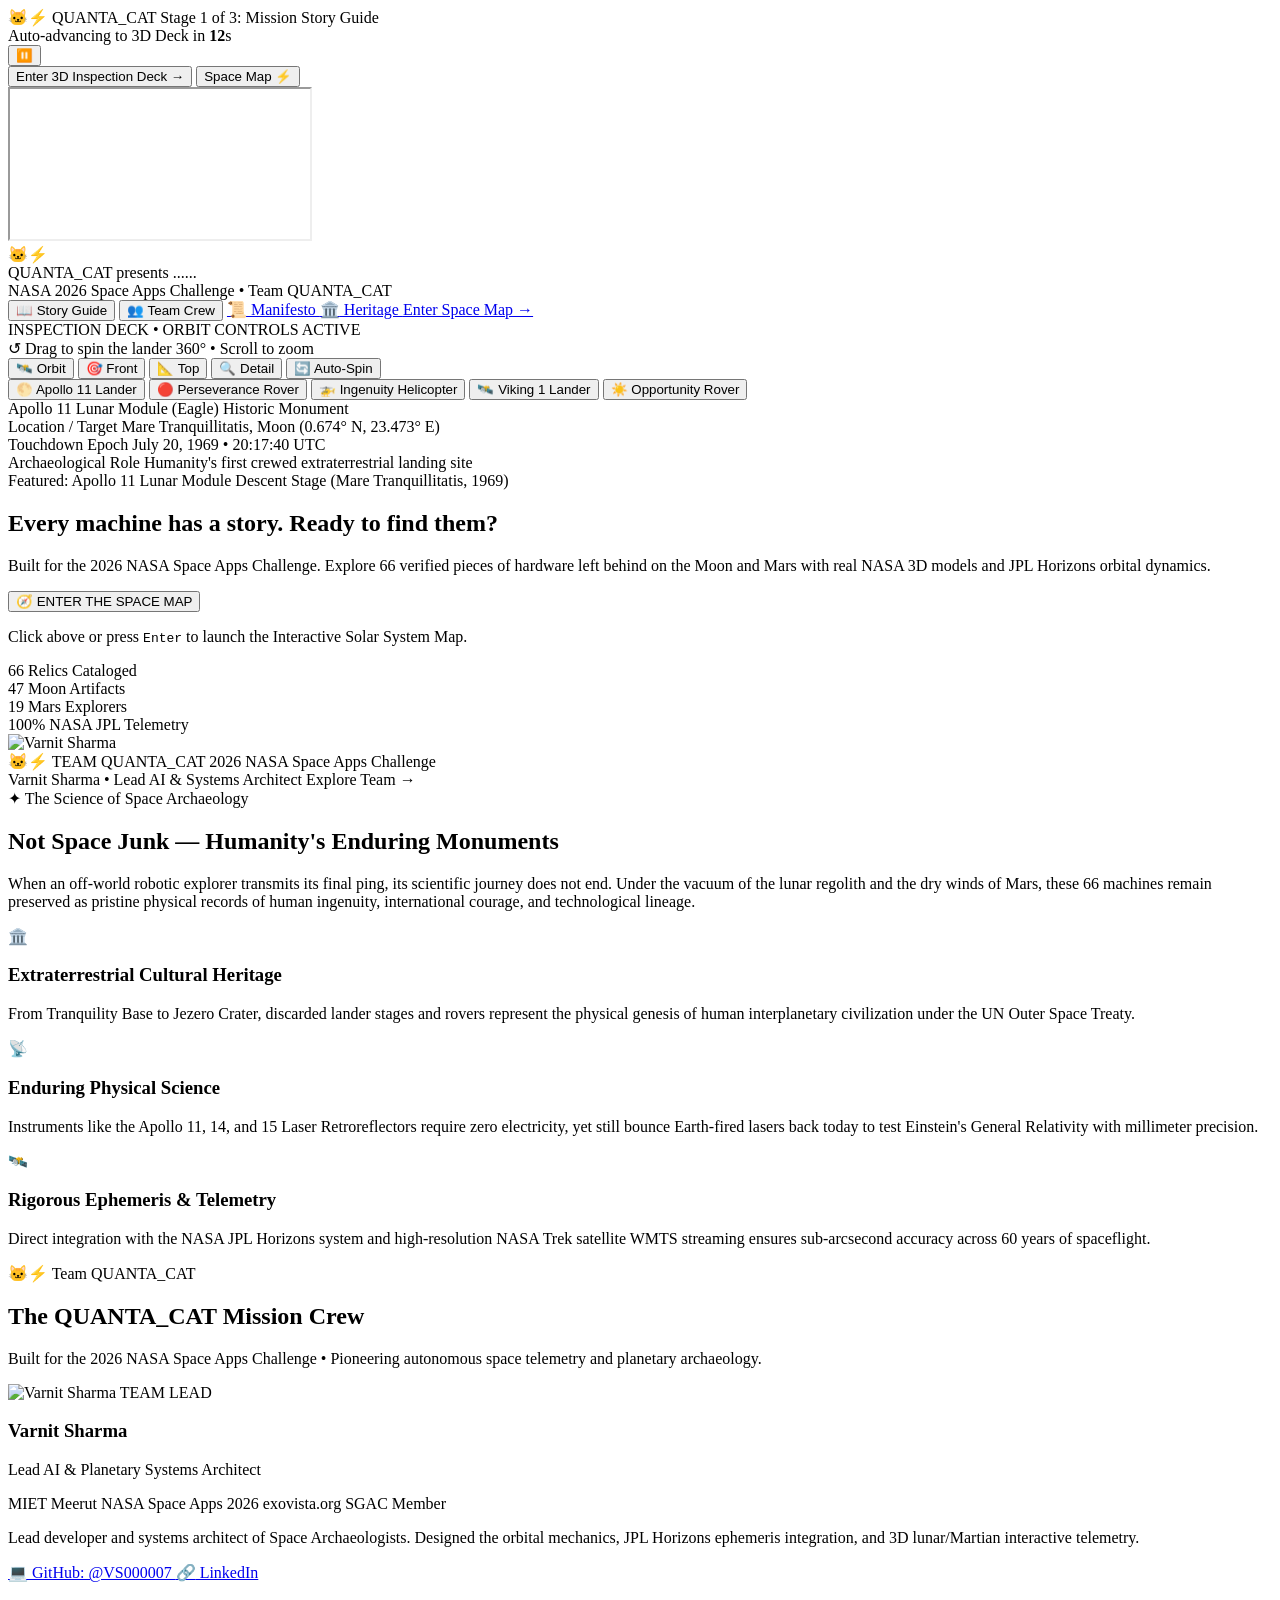
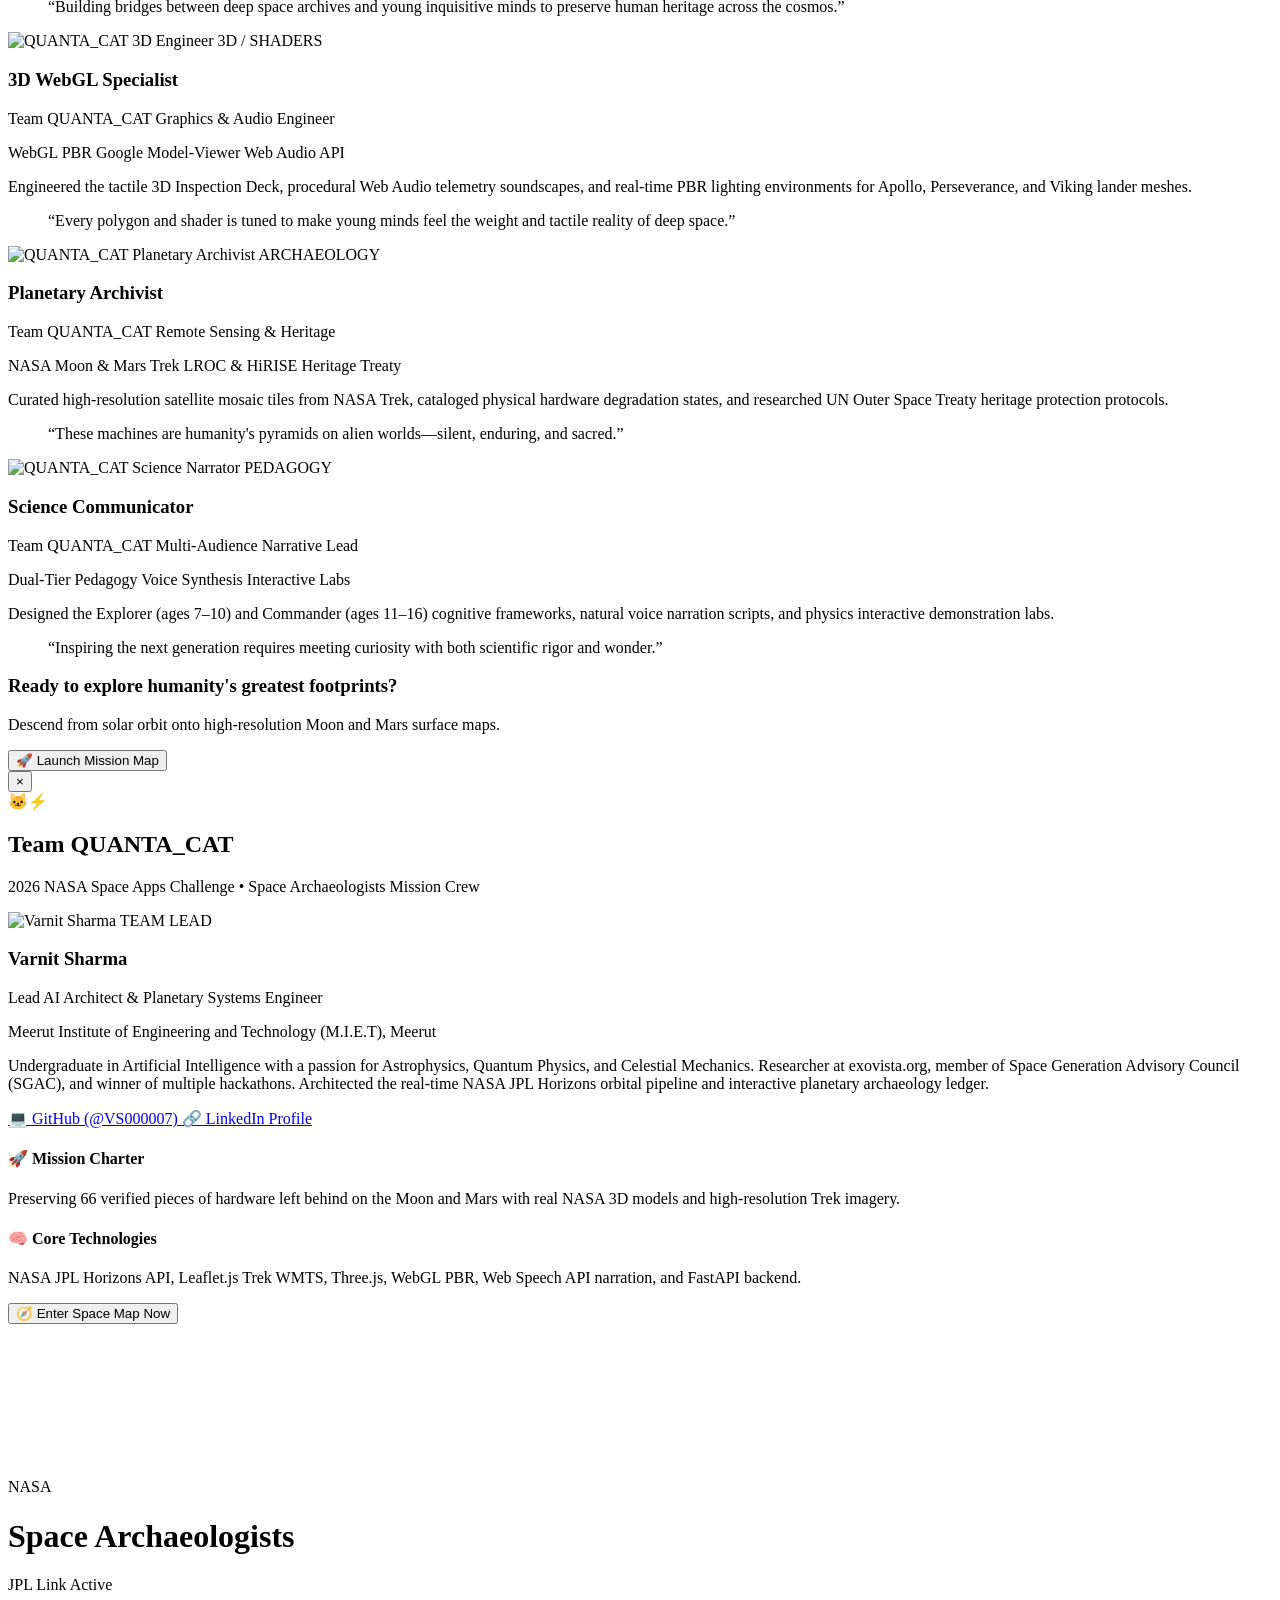
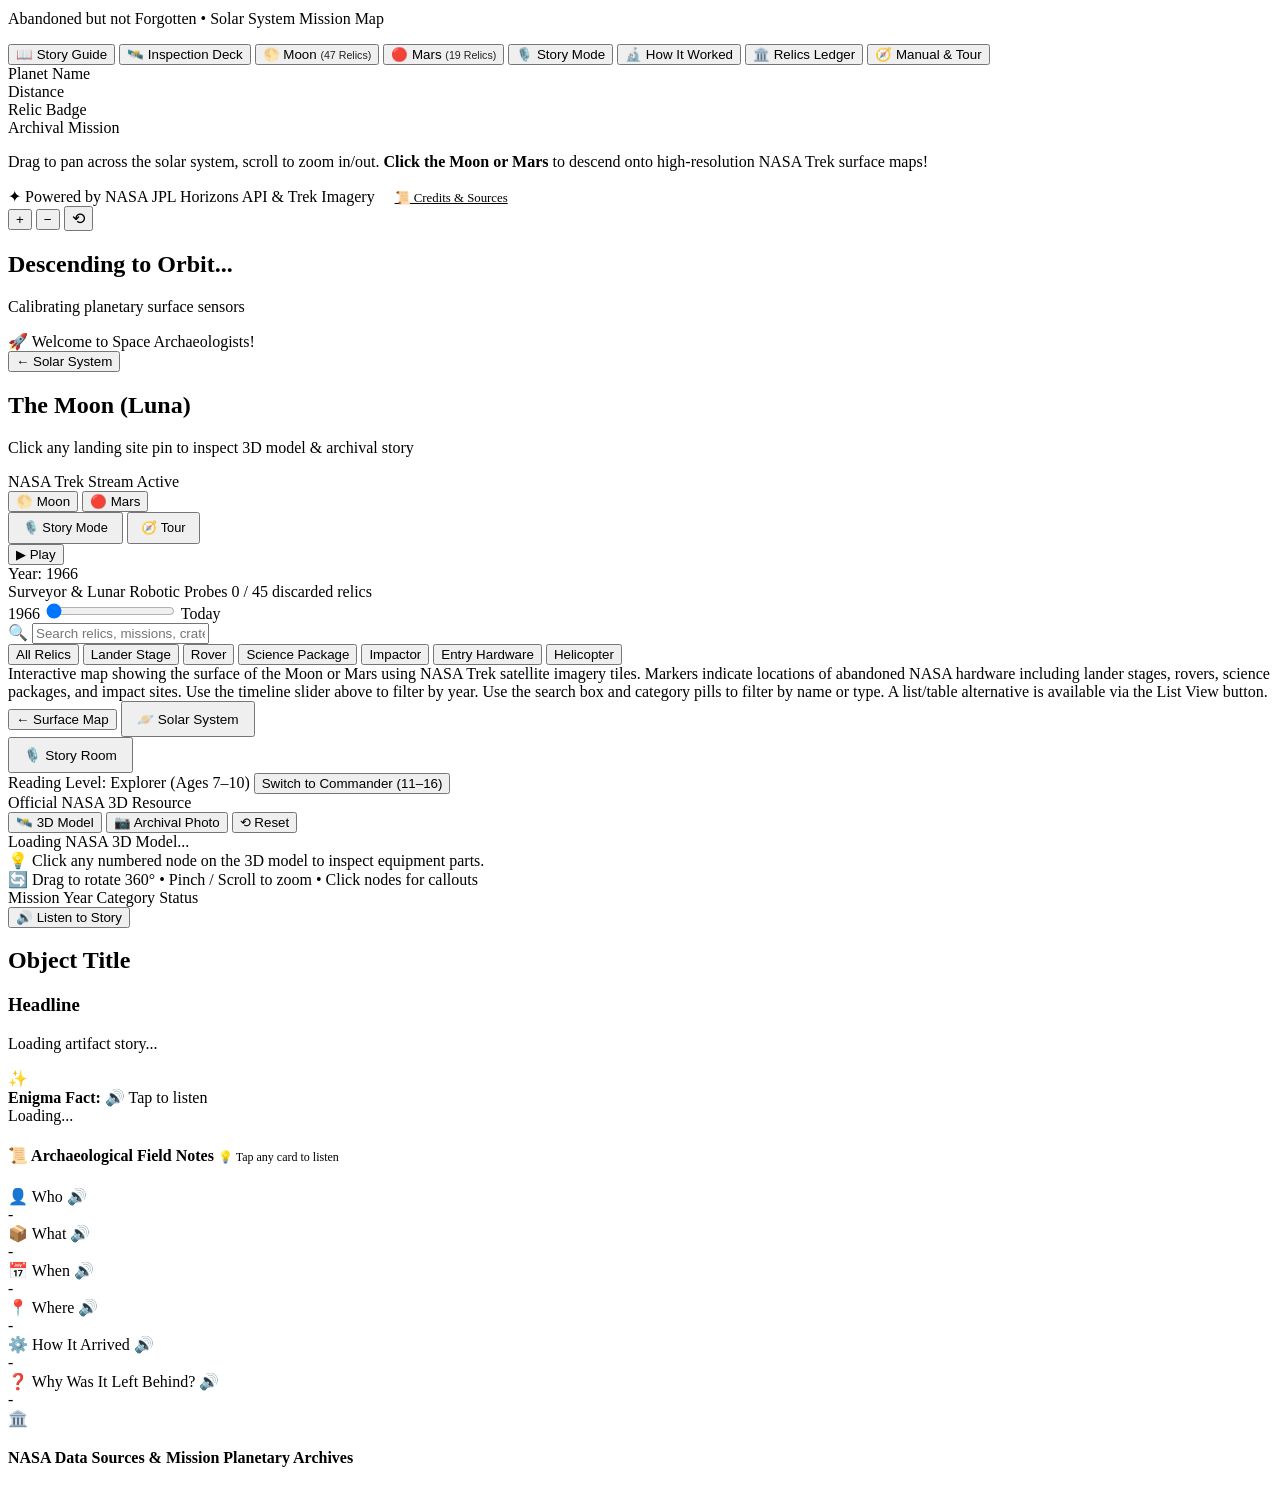
==== public/index.html @ 06b7f6d0 "feat: seamlessly chain Netlify storytelling guide into 3D Inspection Deck and Space Map" ====
<!DOCTYPE html>
<html lang="en">
<head>
  <meta charset="UTF-8">
  <meta name="viewport" content="width=device-width, initial-scale=1.0">
  <title>Space Archaeologists | NASA Hackathon</title>
  <meta name="description" content="Discover abandoned equipment on the Moon and Mars with real NASA 3D models and JPL Horizons data.">
  <meta name="theme-color" content="#030712">

  <!-- Google Fonts -->
  <link rel="preconnect" href="https://fonts.googleapis.com">
  <link rel="preconnect" href="https://fonts.gstatic.com" crossorigin>
  <link href="https://fonts.googleapis.com/css2?family=Outfit:wght@400;500;600;700&family=Space+Grotesk:wght@500;700;800&display=swap" rel="stylesheet">

  <!-- Leaflet Map CSS -->
  <link rel="stylesheet" href="https://unpkg.com/leaflet@1.9.4/dist/leaflet.css" integrity="sha256-p4NxAoJBhIIN+hmNHrzRCf9tD/miZyoHS5obTRR9BMY=" crossorigin=""/>

  <!-- Google Model Viewer Web Component (Local bundle for offline speed) -->
  <script type="module" src="/js/model-viewer.min.js"></script>

  <!-- Leaflet MarkerCluster CSS -->
  <link rel="stylesheet" href="https://unpkg.com/leaflet.markercluster@1.5.3/dist/MarkerCluster.css">
  <link rel="stylesheet" href="https://unpkg.com/leaflet.markercluster@1.5.3/dist/MarkerCluster.Default.css">

  <!-- Main Styling -->
  <link rel="stylesheet" href="/css/style.css?v=quanta2026_4">
</head>
<body>

  <!-- ================= STAGE 1: NETLIFY MISSION STORYTELLING GUIDE ================= -->
  <section id="netlify-guide-stage" class="netlify-guide-stage active" aria-label="QUANTA_CAT Mission Storytelling Guide">
    <!-- Top Floating HUD Bar for Storytelling Guide -->
    <header class="guide-hud-bar">
      <div class="guide-brand-tag">
        <span class="guide-cat-badge">🐱⚡ QUANTA_CAT</span>
        <span class="guide-stage-tag">Stage 1 of 3: Mission Story Guide</span>
      </div>

      <div class="guide-auto-advance-wrap" id="guide-auto-advance-wrap" title="Auto-advances to 3D Inspection Deck. Click pause/play anytime.">
        <div class="guide-timer-indicator">
          <span class="guide-pulse-orb"></span>
          <span id="guide-timer-label">Auto-advancing to 3D Deck in <strong id="guide-countdown-seconds">12</strong>s</span>
        </div>
        <div class="guide-progress-track">
          <div id="guide-progress-bar" class="guide-progress-bar"></div>
        </div>
        <button id="btn-guide-toggle-timer" class="guide-timer-control" title="Pause / Resume auto-advance countdown">
          <span id="guide-timer-icon">⏸️</span>
        </button>
      </div>

      <div class="guide-hud-actions">
        <button id="btn-proceed-to-deck" class="btn-guide-proceed" title="Advance to Stage 2: 3D Inspection Deck">
          <span>Enter 3D Inspection Deck &rarr;</span>
        </button>
        <button id="btn-skip-to-map-direct" class="btn-guide-skip" title="Directly launch Stage 3: Interactive Space Map">
          <span>Space Map ⚡</span>
        </button>
      </div>
    </header>

    <!-- Embedded Netlify Storytelling Application -->
    <div class="guide-iframe-container">
      <iframe
        id="netlify-story-iframe"
        src="https://storytelling-app-a344bb.netlify.app/"
        title="QUANTA_CAT Space Archaeologists Storytelling Guide"
        allow="autoplay; encrypted-media; fullscreen"
        loading="eager"
      ></iframe>
    </div>
  </section>

  <!-- ================= VIEW 0: 3D INSPECTION DECK LANDING PAGE ================= -->
  <section id="landing-screen" class="landing-screen" aria-label="Space Archaeologists Inspection Deck Landing Page">
    <!-- Starfield & Cosmic Grid Backdrop -->
    <div class="landing-cosmic-bg">
      <div class="landing-grid-overlay"></div>
      <div class="landing-nebula-glow"></div>
      <div class="landing-stars"></div>
    </div>

    <!-- QUANTA_CAT Animated Corner Presentation Badge -->
    <div id="landing-quanta-banner" class="landing-quanta-banner" title="Click to view Team QUANTA_CAT Dossier">
      <span class="quanta-cat-glyph">🐱⚡</span>
      <div class="quanta-text-stack">
        <span class="quanta-brand">QUANTA_CAT</span>
        <span class="quanta-presents">presents ......</span>
      </div>
      <span class="quanta-pulse-dot"></span>
    </div>

    <!-- Top Floating Meta Header -->
    <header class="landing-top-bar">
      <div class="landing-brand-tag">
        <span class="nasa-meatball-mini">NASA</span>
        <span class="challenge-title">2026 Space Apps Challenge</span>
        <span class="brand-divider">•</span>
        <span class="brand-team-pill" id="header-team-pill" title="Click to view Team QUANTA_CAT details">
          <span class="team-dot-indicator"></span>
          Team QUANTA_CAT
        </span>
      </div>
      <div class="landing-top-actions">
        <button id="btn-top-story-guide" class="landing-nav-link" title="Revisit Stage 1: QUANTA_CAT Mission Story Guide">
          <span>📖</span> Story Guide
        </button>
        <button id="btn-top-team-modal" class="landing-nav-link" title="Open Team QUANTA_CAT Dossier">
          <span>👥</span> Team Crew
        </button>
        <a href="#landing-manifesto" class="landing-nav-link" id="btn-scroll-manifesto">
          <span>📜</span> Manifesto
        </a>
        <a href="#landing-team-section" class="landing-nav-link" id="btn-scroll-crew">
          <span>🏛️</span> Heritage
        </a>
        <a href="#map" id="landing-skip-link" class="landing-ghost-btn" title="Skip directly to the Interactive Solar System Map">
          Enter Space Map &rarr;
        </a>
      </div>
    </header>

    <!-- Main Hero Container -->
    <div class="landing-content-container">
      
      <!-- 3D Model Stage Area -->
      <div class="landing-model-stage">
        <!-- Status Pill Badge -->
        <div class="landing-status-badge">
          <span class="landing-pulse-dot"></span>
          <span>INSPECTION DECK &bull; ORBIT CONTROLS ACTIVE</span>
        </div>

        <!-- Interactive 3D Model Viewer -->
        <div class="landing-model-viewport">
          <model-viewer
            id="landing-model-viewer"
            src="/models/apollo_lunar_module.glb"
            alt="Apollo 11 Lunar Module Descent Stage"
            camera-controls
            touch-action="pan-y"
            auto-rotate
            auto-rotate-delay="400"
            rotation-per-second="14deg"
            shadow-intensity="1.8"
            shadow-softness="0.5"
            exposure="1.2"
            environment-image="neutral"
            bounds="tight"
            interaction-prompt="none"
            ar>
          </model-viewer>

          <!-- Floating Orbit Hint -->
          <div class="landing-drag-hint">
            <span>&olarr; Drag to spin the lander 360&deg; &bull; Scroll to zoom</span>
          </div>

          <!-- Quick Interactive Camera Toolbar -->
          <div class="landing-camera-toolbar" role="toolbar" aria-label="3D Camera Controls">
            <button class="cam-preset-btn active" data-orbit="0deg 75deg 105%" title="Default 3/4 Orbit">
              <span>🛰️</span> Orbit
            </button>
            <button class="cam-preset-btn" data-orbit="0deg 90deg 90%" title="Front Engineering View">
              <span>🎯</span> Front
            </button>
            <button class="cam-preset-btn" data-orbit="0deg 15deg 100%" title="Top Down Deck View">
              <span>📐</span> Top
            </button>
            <button class="cam-preset-btn" data-orbit="90deg 85deg 80%" title="Close-Up Macro View">
              <span>🔍</span> Detail
            </button>
            <button id="btn-landing-autorotate" class="cam-preset-btn active" title="Toggle Auto-Rotation">
              <span>🔄</span> Auto-Spin
            </button>
          </div>
        </div>

        <!-- 3D Relic Selector Pills -->
        <div class="landing-model-selector" role="group" aria-label="Select 3D Relic to Inspect">
          <button class="model-select-pill active" data-model="/models/apollo_lunar_module.glb" data-relic="apollo11" data-name="Apollo 11 Lunar Module (Moon &bull; 1969)">
            <span>🌕</span> Apollo 11 Lander
          </button>
          <button class="model-select-pill" data-model="/models/perseverance_rover.glb" data-relic="perseverance" data-name="Perseverance Rover (Mars &bull; 2021)">
            <span>🔴</span> Perseverance Rover
          </button>
          <button class="model-select-pill" data-model="/models/ingenuity_helicopter.glb" data-relic="ingenuity" data-name="Ingenuity Helicopter (Mars &bull; 2021)">
            <span>🚁</span> Ingenuity Helicopter
          </button>
          <button class="model-select-pill" data-model="/models/viking_lander.glb" data-relic="viking" data-name="Viking 1 Lander (Mars &bull; 1976)">
            <span>🛰️</span> Viking 1 Lander
          </button>
          <button class="model-select-pill" data-model="/models/opportunity_rover.glb" data-relic="opportunity" data-name="Opportunity Rover (Mars &bull; 2004)">
            <span>☀️</span> Opportunity Rover
          </button>
        </div>

        <!-- Dynamic Live Relic Telemetry Card -->
        <div id="landing-telemetry-card" class="landing-telemetry-card">
          <div class="telemetry-card-header">
            <span class="telemetry-live-dot"></span>
            <span id="telemetry-relic-title" class="telemetry-relic-title">Apollo 11 Lunar Module (Eagle)</span>
            <span id="telemetry-relic-status" class="telemetry-relic-pill">Historic Monument</span>
          </div>
          <div class="telemetry-grid">
            <div class="telemetry-col">
              <span class="tel-lbl">Location / Target</span>
              <span id="tel-location" class="tel-val">Mare Tranquillitatis, Moon (0.674° N, 23.473° E)</span>
            </div>
            <div class="telemetry-col">
              <span class="tel-lbl">Touchdown Epoch</span>
              <span id="tel-epoch" class="tel-val">July 20, 1969 &bull; 20:17:40 UTC</span>
            </div>
            <div class="telemetry-col">
              <span class="tel-lbl">Archaeological Role</span>
              <span id="tel-role" class="tel-val">Humanity's first crewed extraterrestrial landing site</span>
            </div>
          </div>
        </div>

        <div id="landing-active-model-name" class="landing-active-model-caption">
          Featured: Apollo 11 Lunar Module Descent Stage (Mare Tranquillitatis, 1969)
        </div>
      </div>

      <!-- Hero Copy & The Big Red Action Button -->
      <div class="landing-cta-section">
        <h1 class="landing-title">Every machine has a story. Ready to find them?</h1>
        <p class="landing-description">
          Built for the 2026 NASA Space Apps Challenge. Explore 66 verified pieces of hardware left behind on the Moon and Mars with real NASA 3D models and JPL Horizons orbital dynamics.
        </p>

        <!-- The Big Red 3D Button -->
        <button id="btn-enter-space-map" class="btn-enter-space-map" aria-label="Enter the Space Map">
          <span class="btn-red-icon">🧭</span>
          <span class="btn-red-text">ENTER THE SPACE MAP</span>
          <div class="btn-red-shine"></div>
        </button>

        <p class="landing-subtext">Click above or press <kbd>Enter</kbd> to launch the Interactive Solar System Map.</p>

        <!-- Key Platform Metrics Bar -->
        <div class="landing-stats-row">
          <div class="stat-badge">
            <span class="stat-num">66</span>
            <span class="stat-lbl">Relics Cataloged</span>
          </div>
          <div class="stat-badge">
            <span class="stat-num">47</span>
            <span class="stat-lbl">Moon Artifacts</span>
          </div>
          <div class="stat-badge">
            <span class="stat-num">19</span>
            <span class="stat-lbl">Mars Explorers</span>
          </div>
          <div class="stat-badge">
            <span class="stat-num">100%</span>
            <span class="stat-lbl">NASA JPL Telemetry</span>
          </div>
        </div>

        <!-- Prominent Team QUANTA_CAT Hero Bar -->
        <div class="landing-team-hero-card" id="landing-team-hero-card">
          <div class="team-hero-inner" onclick="window.landingPage?.openTeamModal()">
            <div class="team-hero-lead-avatar">
              <img src="/images/team/avatar_varnit.svg" alt="Varnit Sharma" />
              <span class="lead-online-badge"></span>
            </div>
            <div class="team-hero-info">
              <div class="team-hero-title-line">
                <span class="team-pill-tag">🐱⚡ TEAM QUANTA_CAT</span>
                <span class="team-event-tag">2026 NASA Space Apps Challenge</span>
              </div>
              <div class="team-hero-sub">
                <span class="team-member-name">Varnit Sharma</span>
                <span class="team-member-role">&bull; Lead AI & Systems Architect</span>
                <span class="team-view-link">Explore Team &rarr;</span>
              </div>
            </div>
          </div>
        </div>
      </div>

    </div>

    <!-- ================= LANDING SECTION 2: INTELLECTUAL MANIFESTO ================= -->
    <section id="landing-manifesto" class="landing-manifesto-section">
      <div class="manifesto-inner">
        <div class="section-tag-row">
          <span class="manifesto-tag">✦ The Science of Space Archaeology</span>
        </div>
        <h2 class="manifesto-title">Not Space Junk — Humanity's Enduring Monuments</h2>
        <p class="manifesto-lead">
          When an off-world robotic explorer transmits its final ping, its scientific journey does not end. 
          Under the vacuum of the lunar regolith and the dry winds of Mars, these 66 machines remain preserved as pristine physical records of human ingenuity, international courage, and technological lineage.
        </p>

        <div class="manifesto-pillars-grid">
          <div class="pillar-card">
            <div class="pillar-icon">🏛️</div>
            <h3>Extraterrestrial Cultural Heritage</h3>
            <p>From Tranquility Base to Jezero Crater, discarded lander stages and rovers represent the physical genesis of human interplanetary civilization under the UN Outer Space Treaty.</p>
          </div>
          <div class="pillar-card">
            <div class="pillar-icon">📡</div>
            <h3>Enduring Physical Science</h3>
            <p>Instruments like the Apollo 11, 14, and 15 Laser Retroreflectors require zero electricity, yet still bounce Earth-fired lasers back today to test Einstein's General Relativity with millimeter precision.</p>
          </div>
          <div class="pillar-card">
            <div class="pillar-icon">🛰️</div>
            <h3>Rigorous Ephemeris & Telemetry</h3>
            <p>Direct integration with the NASA JPL Horizons system and high-resolution NASA Trek satellite WMTS streaming ensures sub-arcsecond accuracy across 60 years of spaceflight.</p>
          </div>
        </div>
      </div>
    </section>

    <!-- ================= LANDING SECTION 3: THE QUANTA_CAT MISSION CREW ================= -->
    <section id="landing-team-section" class="landing-team-section" aria-label="QUANTA_CAT Team Members">
      <div class="team-inner-container">
        <div class="section-tag-row">
          <span class="manifesto-tag">🐱⚡ Team QUANTA_CAT</span>
        </div>
        <h2 class="team-section-title">The QUANTA_CAT Mission Crew</h2>
        <p class="team-section-subtitle">
          Built for the 2026 NASA Space Apps Challenge &bull; Pioneering autonomous space telemetry and planetary archaeology.
        </p>

        <div class="team-crew-grid">
          <!-- Member 1: Varnit Sharma -->
          <div class="crew-card card-cyan">
            <div class="crew-avatar-wrapper">
              <img src="/images/team/avatar_varnit.svg" alt="Varnit Sharma" class="crew-avatar" />
              <span class="crew-callsign">TEAM LEAD</span>
            </div>
            <div class="crew-info">
              <h3 class="crew-name">Varnit Sharma</h3>
              <p class="crew-role">Lead AI & Planetary Systems Architect</p>
              <div class="crew-tags">
                <span>MIET Meerut</span>
                <span>NASA Space Apps 2026</span>
                <span>exovista.org</span>
                <span>SGAC Member</span>
              </div>
              <p class="crew-bio">
                Lead developer and systems architect of Space Archaeologists. Designed the orbital mechanics, JPL Horizons ephemeris integration, and 3D lunar/Martian interactive telemetry.
              </p>
              <div class="crew-social-row">
                <a href="https://github.com/VS000007" target="_blank" rel="noopener" class="crew-link-btn" title="Varnit Sharma on GitHub">
                  <span>💻</span> GitHub: @VS000007
                </a>
                <a href="https://www.linkedin.com/in/varnit-sharma-671873376" target="_blank" rel="noopener" class="crew-link-btn" title="Varnit Sharma on LinkedIn">
                  <span>🔗</span> LinkedIn
                </a>
              </div>
              <blockquote class="crew-quote">
                &ldquo;Building bridges between deep space archives and young inquisitive minds to preserve human heritage across the cosmos.&rdquo;
              </blockquote>
            </div>
          </div>

          <!-- Member 2: Kaelen Voss -->
          <div class="crew-card card-purple">
            <div class="crew-avatar-wrapper">
              <img src="/images/team/avatar_kaelen.svg" alt="QUANTA_CAT 3D Engineer" class="crew-avatar" />
              <span class="crew-callsign">3D / SHADERS</span>
            </div>
            <div class="crew-info">
              <h3 class="crew-name">3D WebGL Specialist</h3>
              <p class="crew-role">Team QUANTA_CAT Graphics & Audio Engineer</p>
              <div class="crew-tags">
                <span>WebGL PBR</span>
                <span>Google Model-Viewer</span>
                <span>Web Audio API</span>
              </div>
              <p class="crew-bio">
                Engineered the tactile 3D Inspection Deck, procedural Web Audio telemetry soundscapes, and real-time PBR lighting environments for Apollo, Perseverance, and Viking lander meshes.
              </p>
              <blockquote class="crew-quote">
                &ldquo;Every polygon and shader is tuned to make young minds feel the weight and tactile reality of deep space.&rdquo;
              </blockquote>
            </div>
          </div>

          <!-- Member 3: Aria Chen -->
          <div class="crew-card card-gold">
            <div class="crew-avatar-wrapper">
              <img src="/images/team/avatar_aria.svg" alt="QUANTA_CAT Planetary Archivist" class="crew-avatar" />
              <span class="crew-callsign">ARCHAEOLOGY</span>
            </div>
            <div class="crew-info">
              <h3 class="crew-name">Planetary Archivist</h3>
              <p class="crew-role">Team QUANTA_CAT Remote Sensing & Heritage</p>
              <div class="crew-tags">
                <span>NASA Moon & Mars Trek</span>
                <span>LROC & HiRISE</span>
                <span>Heritage Treaty</span>
              </div>
              <p class="crew-bio">
                Curated high-resolution satellite mosaic tiles from NASA Trek, cataloged physical hardware degradation states, and researched UN Outer Space Treaty heritage protection protocols.
              </p>
              <blockquote class="crew-quote">
                &ldquo;These machines are humanity's pyramids on alien worlds—silent, enduring, and sacred.&rdquo;
              </blockquote>
            </div>
          </div>

          <!-- Member 4: Marcus Reyes -->
          <div class="crew-card card-emerald">
            <div class="crew-avatar-wrapper">
              <img src="/images/team/avatar_marcus.svg" alt="QUANTA_CAT Science Narrator" class="crew-avatar" />
              <span class="crew-callsign">PEDAGOGY</span>
            </div>
            <div class="crew-info">
              <h3 class="crew-name">Science Communicator</h3>
              <p class="crew-role">Team QUANTA_CAT Multi-Audience Narrative Lead</p>
              <div class="crew-tags">
                <span>Dual-Tier Pedagogy</span>
                <span>Voice Synthesis</span>
                <span>Interactive Labs</span>
              </div>
              <p class="crew-bio">
                Designed the Explorer (ages 7–10) and Commander (ages 11–16) cognitive frameworks, natural voice narration scripts, and physics interactive demonstration labs.
              </p>
              <blockquote class="crew-quote">
                &ldquo;Inspiring the next generation requires meeting curiosity with both scientific rigor and wonder.&rdquo;
              </blockquote>
            </div>
          </div>
        </div>

        <!-- Bottom Launch CTA Banner -->
        <div class="team-launch-card">
          <div class="team-launch-text">
            <h3>Ready to explore humanity's greatest footprints?</h3>
            <p>Descend from solar orbit onto high-resolution Moon and Mars surface maps.</p>
          </div>
          <button class="btn-enter-space-map btn-secondary-launch" onclick="window.landingPage?.close()" aria-label="Launch Space Map">
            <span>🚀</span> Launch Mission Map
          </button>
        </div>
      </div>
    </section>

    <!-- ================= FLOATING TEAM QUANTA_CAT MODAL ================= -->
    <div id="quanta-team-modal" class="quanta-team-modal" role="dialog" aria-modal="true" aria-labelledby="modal-team-title">
      <div class="quanta-modal-backdrop" onclick="window.landingPage?.closeTeamModal()"></div>
      <div class="quanta-modal-window">
        <button class="quanta-modal-close" onclick="window.landingPage?.closeTeamModal()" aria-label="Close Team Dossier">&times;</button>
        <div class="quanta-modal-header">
          <span class="quanta-cat-glyph">🐱⚡</span>
          <div>
            <h2 id="modal-team-title" class="quanta-modal-title">Team QUANTA_CAT</h2>
            <p class="quanta-modal-subtitle">2026 NASA Space Apps Challenge &bull; Space Archaeologists Mission Crew</p>
          </div>
        </div>
        
        <div class="quanta-modal-body">
          <!-- Featured Lead Profile: Varnit Sharma -->
          <div class="modal-lead-profile">
            <div class="modal-lead-avatar">
              <img src="/images/team/avatar_varnit.svg" alt="Varnit Sharma" />
              <span class="modal-lead-badge">TEAM LEAD</span>
            </div>
            <div class="modal-lead-details">
              <h3>Varnit Sharma</h3>
              <p class="modal-lead-role">Lead AI Architect & Planetary Systems Engineer</p>
              <p class="modal-lead-school">Meerut Institute of Engineering and Technology (M.I.E.T), Meerut</p>
              <p class="modal-lead-summary">
                Undergraduate in Artificial Intelligence with a passion for Astrophysics, Quantum Physics, and Celestial Mechanics. Researcher at exovista.org, member of Space Generation Advisory Council (SGAC), and winner of multiple hackathons. Architected the real-time NASA JPL Horizons orbital pipeline and interactive planetary archaeology ledger.
              </p>
              <div class="modal-lead-links">
                <a href="https://github.com/VS000007" target="_blank" rel="noopener" class="modal-pill-link">
                  <span>💻</span> GitHub (@VS000007)
                </a>
                <a href="https://www.linkedin.com/in/varnit-sharma-671873376" target="_blank" rel="noopener" class="modal-pill-link">
                  <span>🔗</span> LinkedIn Profile
                </a>
              </div>
            </div>
          </div>

          <!-- Team Pillars -->
          <div class="modal-team-pillars">
            <div class="modal-pillar-box">
              <h4>🚀 Mission Charter</h4>
              <p>Preserving 66 verified pieces of hardware left behind on the Moon and Mars with real NASA 3D models and high-resolution Trek imagery.</p>
            </div>
            <div class="modal-pillar-box">
              <h4>🧠 Core Technologies</h4>
              <p>NASA JPL Horizons API, Leaflet.js Trek WMTS, Three.js, WebGL PBR, Web Speech API narration, and FastAPI backend.</p>
            </div>
          </div>
        </div>

        <div class="quanta-modal-footer">
          <button class="btn-enter-space-map" onclick="window.landingPage?.closeTeamModal(); window.landingPage?.close();">
            <span>🧭</span> Enter Space Map Now
          </button>
        </div>
      </div>
    </div>

  </section>

  <!-- ================= VIEW 1: SOLAR SYSTEM NAVIGATOR ================= -->
  <canvas id="space-canvas"></canvas>
  <div class="ambient-glow"></div>

  <!-- Top Navigation HUD -->
  <header class="hud-header">
    <div class="hud-brand">
      <div class="nasa-meatball">NASA</div>
      <div class="brand-text">
        <div class="brand-title-row">
          <h1>Space Archaeologists</h1>
          <span id="telemetry-badge" class="telemetry-badge"><span class="telemetry-dot"></span> JPL Link Active</span>
        </div>
        <p>Abandoned but not Forgotten • Solar System Mission Map</p>
      </div>
    </div>

    <div class="hud-actions">
      <button id="btn-open-story-guide" class="btn-glass btn-story-guide-glow" onclick="window.landingPage && window.landingPage.openStoryGuide()" title="Revisit Stage 1: QUANTA_CAT Mission Story Guide">
        <span>📖</span> Story Guide
      </button>
      <button id="btn-open-landing" class="btn-glass btn-deck-glow" onclick="window.openLandingPage()" title="Return to Stage 2: 3D Inspection Deck">
        <span>🛰️</span> Inspection Deck
      </button>
      <button id="btn-explore-moon" class="btn-glass btn-moon" title="Jump to the Moon">
        <span>🌕</span> Moon <span id="header-moon-count" style="opacity:0.85; font-size:0.8em;">(47 Relics)</span>
      </button>
      <button id="btn-explore-mars" class="btn-glass btn-mars" title="Jump to Mars">
        <span>🔴</span> Mars <span id="header-mars-count" style="opacity:0.85; font-size:0.8em;">(19 Relics)</span>
      </button>
      <button id="btn-open-story-room" class="btn-glass btn-story-room-glow" onclick="window.openStoryMode()" title="Enter Interactive Voice Storytelling Room">
        <span>🎙️</span> Story Mode
      </button>
      <button id="btn-open-interactive-lab" class="btn-glass" onclick="window.openInteractiveLab()" title="Open 'How It Worked' Physics Lab">
        <span>🔬</span> How It Worked
      </button>
      <button id="btn-open-forgotten-explorers" class="btn-glass" onclick="window.openForgottenExplorers()" title="View Forgotten Explorers vs Still Working Ledger">
        <span>🏛️</span> Relics Ledger
      </button>
      <button id="btn-open-mission-manual" class="btn-glass btn-manual-glow" onclick="window.openMissionManual()" title="Open Mission Manual & 3-Minute Guided Tour">
        <span>🧭</span> Manual & Tour
      </button>
    </div>
  </header>

  <!-- Interactive Planet Tooltip -->
  <div id="planet-tooltip" class="planet-tooltip">
    <div class="tooltip-title">Planet Name</div>
    <div class="tooltip-subtitle">Distance</div>
    <span class="tooltip-badge">Relic Badge</span>
  </div>

  <!-- Bottom Mission Banner -->
  <aside class="bottom-banner">
    <span class="banner-tag">Archival Mission</span>
    <p id="hud-banner-text">
      Drag to pan across the solar system, scroll to zoom in/out. <strong>Click the Moon or Mars</strong> to descend onto high-resolution NASA Trek surface maps!
    </p>
    <div class="cta-hint">
      <span>✦ Powered by NASA JPL Horizons API & Trek Imagery</span>
      <a href="/credits.html" style="color:var(--accent-gold); margin-left:16px; font-size:0.8rem; text-decoration:underline;">📜 Credits & Sources</a>
    </div>
  </aside>

  <!-- Floating Navigation Controls -->
  <div class="floating-controls">
    <button id="btn-zoom-in" class="control-btn" title="Zoom In">+</button>
    <button id="btn-zoom-out" class="control-btn" title="Zoom Out">−</button>
    <button id="btn-zoom-reset" class="control-btn" title="Reset View" style="font-size:1rem;">⟲</button>
  </div>

  <!-- Warp Transition Overlay -->
  <div id="warp-overlay" class="warp-overlay">
    <div class="warp-telemetry-ring"></div>
    <h2 id="warp-heading">Descending to Orbit...</h2>
    <p id="warp-subheading">Calibrating planetary surface sensors</p>
  </div>

  <!-- Friendly Toast Notification System -->
  <div id="space-toast" class="space-toast" role="status" aria-live="polite">
    <span class="toast-icon">🚀</span>
    <span id="toast-message" class="toast-message">Welcome to Space Archaeologists!</span>
  </div>

  <!-- ================= VIEW 2: LEAFLET SURFACE MAP ================= -->
  <section id="surface-screen">
    <!-- Surface HUD Header -->
    <div class="surface-hud">
      <div class="surface-hud-left">
        <button id="btn-back-to-solar" class="btn-back" title="Return to Solar System">
          <span>←</span> Solar System
        </button>
        <div class="surface-info">
          <h2 id="surface-body-title">The Moon (Luna)</h2>
          <p id="surface-body-subtitle">Click any landing site pin to inspect 3D model & archival story</p>
        </div>
      </div>

      <div class="surface-hud-right">
        <!-- Tile Streaming Status Indicator -->
        <div id="surface-tile-status" class="tile-status-pill">
          <span class="tile-pulse-dot"></span>
          <span id="tile-status-label">NASA Trek Stream Active</span>
        </div>

        <div class="surface-switch-toggle">
          <button id="btn-switch-moon" class="active">🌕 Moon</button>
          <button id="btn-switch-mars">🔴 Mars</button>
        </div>

        <button class="btn-glass btn-story-room-glow" onclick="window.openStoryMode()" title="Open Voice Storytelling Room" style="font-size:0.8rem; padding:0.4rem 0.8rem;">
          <span>🎙️</span> Story Mode
        </button>
        <button class="btn-glass btn-manual-glow" onclick="window.openMissionManual()" title="Manual & Guided Tour" style="font-size:0.8rem; padding:0.4rem 0.8rem;">
          <span>🧭</span> Tour
        </button>
      </div>
    </div>

    <!-- Chronological Timeline Control (1966 to 2026) -->
    <div class="surface-timeline-bar">
      <div class="timeline-meta-row">
        <button id="btn-timeline-play" class="btn-timeline-play" title="Play mission chronology animation">
          <span class="play-icon">▶</span> <span class="play-text">Play</span>
        </button>

        <div class="timeline-year-indicator">
          <span class="year-label">Year:</span>
          <span id="timeline-year-val" class="year-val">1966</span>
        </div>

        <span id="timeline-era-text" class="timeline-era-pill">Surveyor & Lunar Robotic Probes</span>

        <span id="surface-relic-count" class="surface-counter-pill">0 / 45 discarded relics</span>
      </div>

      <div class="timeline-slider-track">
        <span class="year-edge">1966</span>
        <input type="range" id="timeline-slider" min="1966" max="2026" value="1966" step="1" aria-label="Mission Year Slider">
        <span class="year-edge">Today</span>
      </div>

      <!-- Dynamically generated body-only milestones -->
      <div class="timeline-milestones" id="timeline-milestones"></div>

      <!-- Search & Category Filters -->
      <div class="surface-filter-row">
        <div class="search-box-wrapper">
          <span class="search-icon">🔍</span>
          <input type="text" id="surface-search" placeholder="Search relics, missions, craters (e.g. Apollo, Rover, Surveyor)..." aria-label="Search relics">
          <button id="btn-clear-search" class="btn-clear-search" style="display:none;" title="Clear search">✕</button>
        </div>
        <div class="category-pills" id="category-pills">
          <button class="cat-pill active" data-category="all">All Relics</button>
          <button class="cat-pill" data-category="lander stage">Lander Stage</button>
          <button class="cat-pill" data-category="rover">Rover</button>
          <button class="cat-pill" data-category="science package">Science Package</button>
          <button class="cat-pill" data-category="impactor">Impactor</button>
          <button class="cat-pill" data-category="entry hardware">Entry Hardware</button>
          <button class="cat-pill" data-category="helicopter">Helicopter</button>
        </div>
      </div>
    </div>

    <!-- Leaflet Map Container -->
    <div id="map-description" class="sr-only">
      Interactive map showing the surface of the Moon or Mars using NASA Trek satellite imagery tiles.
      Markers indicate locations of abandoned NASA hardware including lander stages, rovers, science packages, and impact sites.
      Use the timeline slider above to filter by year. Use the search box and category pills to filter by name or type.
      A list/table alternative is available via the List View button.
    </div>
    <div id="leaflet-map" role="application" aria-describedby="map-description" aria-label="Surface map of abandoned NASA hardware"></div>
  </section>

  <!-- ================= VIEW 3: OBJECT PAGE & 3D VIEWER ================= -->
  <section id="object-screen">
    <!-- Object Screen Top HUD -->
    <div class="object-hud">
      <div class="object-hud-left">
        <button id="btn-back-to-map" class="btn-back" title="Return to Surface Map">
          <span>←</span> Surface Map
        </button>
        <button id="btn-obj-to-solar" class="btn-glass" title="Return to Solar System" style="font-size:0.85rem; padding:0.5rem 0.9rem;">
          <span>🪐</span> Solar System
        </button>
      </div>

      <div class="object-hud-right">
        <button id="btn-obj-launch-story-mode" class="btn-glass btn-story-room-glow" onclick="if(window.objectViewer?.currentObject) window.launchStoryForObject(window.objectViewer.currentObject.id)" title="Enter Voice Storytelling Room" style="font-size:0.85rem; padding:0.5rem 0.9rem;">
          <span>🎙️</span> Story Room
        </button>
        <div class="reading-level-box">
          <span id="reading-level-label">Reading Level: Explorer (Ages 7–10)</span>
          <button id="btn-reading-toggle" class="toggle-switch-btn" title="Switch reading level">
            Switch to Commander (11–16)
          </button>
        </div>
      </div>
    </div>

    <!-- Main Layout: Centered Top 3D Stage + Bottom Story Card -->
    <div class="object-main-layout">
      <!-- Centered Top: 3D Model Stage / Archival Photo Hero -->
      <div class="object-3d-stage">
        <!-- Stage Top Control Bar (Source Badge + View Mode Toggles) -->
        <div class="stage-control-panel">
          <div id="model-source-badge" class="model-source-badge">Official NASA 3D Resource</div>
          <div class="stage-view-toggles" id="stage-view-toggles">
            <button id="btn-toggle-3d" class="stage-toggle-btn active" title="View interactive 3D model">
              <span>🛰️</span> 3D Model
            </button>
            <button id="btn-toggle-photo" class="stage-toggle-btn" title="View official high-res archival photography">
              <span>📷</span> Archival Photo
            </button>
            <button id="btn-reset-camera" class="stage-toggle-btn" title="Reset camera angle & zoom">
              <span>⟲</span> Reset
            </button>
          </div>
        </div>
        
        <!-- Loading Indicator for Model -->
        <div id="model-loader" class="model-loading-indicator">
          <div class="loading-spinner"></div>
          <span>Loading NASA 3D Model...</span>
        </div>

        <!-- Active Hotspot Callout Box -->
        <div id="hotspot-active-info">
          <span class="hotspot-prompt">💡 Click any numbered node on the 3D model to inspect equipment parts.</span>
        </div>

        <!-- Google Model Viewer with realistic PBR studio lighting & tight bounds -->
        <model-viewer
          id="nasa-model-viewer"
          src=""
          alt="NASA 3D Space Relic"
          camera-controls
          touch-action="pan-y"
          auto-rotate
          auto-rotate-delay="1000"
          rotation-per-second="14deg"
          shadow-intensity="1.6"
          shadow-softness="0.5"
          exposure="1.15"
          environment-image="neutral"
          bounds="tight"
          interaction-prompt="auto"
          ar>
        </model-viewer>

        <!-- Clean Archival Photo Hero Stage when model_file is null -->
        <div id="photo-fallback-hero" class="photo-fallback-hero" style="display:none;">
          <div class="photo-fallback-inner">
            <img id="photo-fallback-img" src="" alt="Archival NASA Photographic Record">
            <div class="photo-fallback-caption">
              <span class="photo-badge">📷 Official NASA Archival Photography</span>
              <p>No official 3D mesh model has been released by NASA for this artifact. Official high-resolution mission imagery displayed above.</p>
            </div>
          </div>
        </div>

        <div id="model-instructions-badge" class="model-instructions-badge">
          <span>🔄 Drag to rotate 360° • Pinch / Scroll to zoom • Click nodes for callouts</span>
        </div>
      </div>

      <!-- Historical Investigation Story Card -->
      <div id="story-card-scroll" class="object-story-panel">
        <!-- Unverified Telemetry Alert Badge (Shown only if verified === false) -->
        <div id="obj-unverified-badge" class="unverified-warning-box" style="display:none;">
          <div class="unverified-icon">⚠️</div>
          <div class="unverified-content">
            <h4>Telemetry Unconfirmed • Location Approximate (TODO: verify)</h4>
            <p>Landing or impact coordinates for this relic are unconfirmed in primary orbital telemetry or lost during atmospheric descent. Check NASA archives for ongoing reconnaissance.</p>
          </div>
        </div>

        <div class="story-header-row">
          <div class="story-meta-tags">
            <span id="obj-badge-mission" class="story-pill pill-cyan">Mission</span>
            <span id="obj-badge-year" class="story-pill pill-gold">Year</span>
            <span id="obj-badge-category" class="story-pill pill-purple">Category</span>
            <span id="obj-badge-status" class="story-pill pill-emerald">Status</span>
          </div>

          <!-- Voice Narration Button -->
          <button id="btn-narrate-story" class="btn-voice-narrator" title="Listen to story read aloud">
            <span class="voice-icon">🔊</span>
            <span class="voice-text">Listen to Story</span>
            <div class="voice-wave">
              <span></span><span></span><span></span><span></span>
            </div>
          </button>
        </div>

        <h2 id="obj-title" class="story-title">Object Title</h2>
        <h3 id="obj-headline" class="story-headline">Headline</h3>

        <!-- Kid Story Narrative -->
        <div class="kid-narrative-box">
          <div id="obj-story-text">
            <p class="story-lead">Loading artifact story...</p>
          </div>
        </div>

        <!-- Enigma Fact Highlight Box -->
        <div id="field-enigma" class="enigma-box" title="Click to hear this enigma fact!">
          <div class="enigma-icon">✨</div>
          <div class="enigma-content">
            <div class="enigma-header-line">
              <strong>Enigma Fact:</strong>
              <span class="tap-voice-hint">🔊 Tap to listen</span>
            </div>
            <span>Loading...</span>
          </div>
        </div>

        <!-- Space Archaeology 6-Field Matrix -->
        <h4 class="matrix-section-title">
          <span>📜 Archaeological Field Notes</span>
          <span style="font-size:0.75rem; font-weight:normal; color:var(--text-secondary); margin-left:auto;">💡 Tap any card to listen</span>
        </h4>
        <div class="archaeology-grid">
          <div id="matrix-who" class="matrix-card">
            <div class="matrix-label"><span>👤</span> Who <span class="card-voice-icon">🔊</span></div>
            <div id="field-who" class="matrix-value">-</div>
          </div>
          <div id="matrix-what" class="matrix-card">
            <div class="matrix-label"><span>📦</span> What <span class="card-voice-icon">🔊</span></div>
            <div id="field-what" class="matrix-value">-</div>
          </div>
          <div id="matrix-when" class="matrix-card">
            <div class="matrix-label"><span>📅</span> When <span class="card-voice-icon">🔊</span></div>
            <div id="field-when" class="matrix-value">-</div>
          </div>
          <div id="matrix-where" class="matrix-card">
            <div class="matrix-label"><span>📍</span> Where <span class="card-voice-icon">🔊</span></div>
            <div id="field-where" class="matrix-value">-</div>
          </div>
          <div id="matrix-how" class="matrix-card">
            <div class="matrix-label"><span>⚙️</span> How It Arrived <span class="card-voice-icon">🔊</span></div>
            <div id="field-how" class="matrix-value">-</div>
          </div>
          <div id="matrix-why-left" class="matrix-card full-width">
            <div class="matrix-label"><span>❓</span> Why Was It Left Behind? <span class="card-voice-icon">🔊</span></div>
            <div id="field-why-left" class="matrix-value">-</div>
          </div>
        </div>

        <!-- NASA Primary Sources Section -->
        <div class="sources-section-card">
          <div class="sources-header">
            <span class="sources-icon">🏛️</span>
            <h4>NASA Data Sources & Mission Planetary Archives</h4>
          </div>
          <div id="obj-sources-list" class="sources-list">
            <!-- Dynamically populated from source_names -->
          </div>
        </div>

        <!-- Archival Photograph -->
        <div class="archive-photo-card">
          <img id="obj-archive-photo" src="" alt="Archival Photograph" onerror="this.parentElement.style.display='none'">
          <div class="archive-photo-caption">Official NASA Photographic Record</div>
        </div>
      </div>
    </div>
  </section>

  <!-- Leaflet JS Library & MarkerCluster Plugin -->
  <script src="https://unpkg.com/leaflet@1.9.4/dist/leaflet.js" integrity="sha256-20nQCchB9co0qIjJZRGuk2/Z9VM+kNiyxNV1lvTlZBo=" crossorigin=""></script>
  <script src="https://unpkg.com/leaflet.markercluster@1.5.3/dist/leaflet.markercluster.js"></script>

  <!-- Application Modules -->
  <script src="/js/solar_system.js"></script>
  <script src="/js/surface_map.js"></script>
  <script src="/js/object_viewer.js"></script>
  <script src="/js/accessibility.js"></script>
  <script src="/js/media_panel.js"></script>
  <script src="/js/story_mode.js"></script>
  <script src="/js/interactive_lab.js"></script>
  <script src="/js/guided_tour.js"></script>
  <script src="/js/forgotten_explorers.js"></script>
  <script src="/js/landing_page.js?v=quanta2026_4"></script>

</body>
</html>
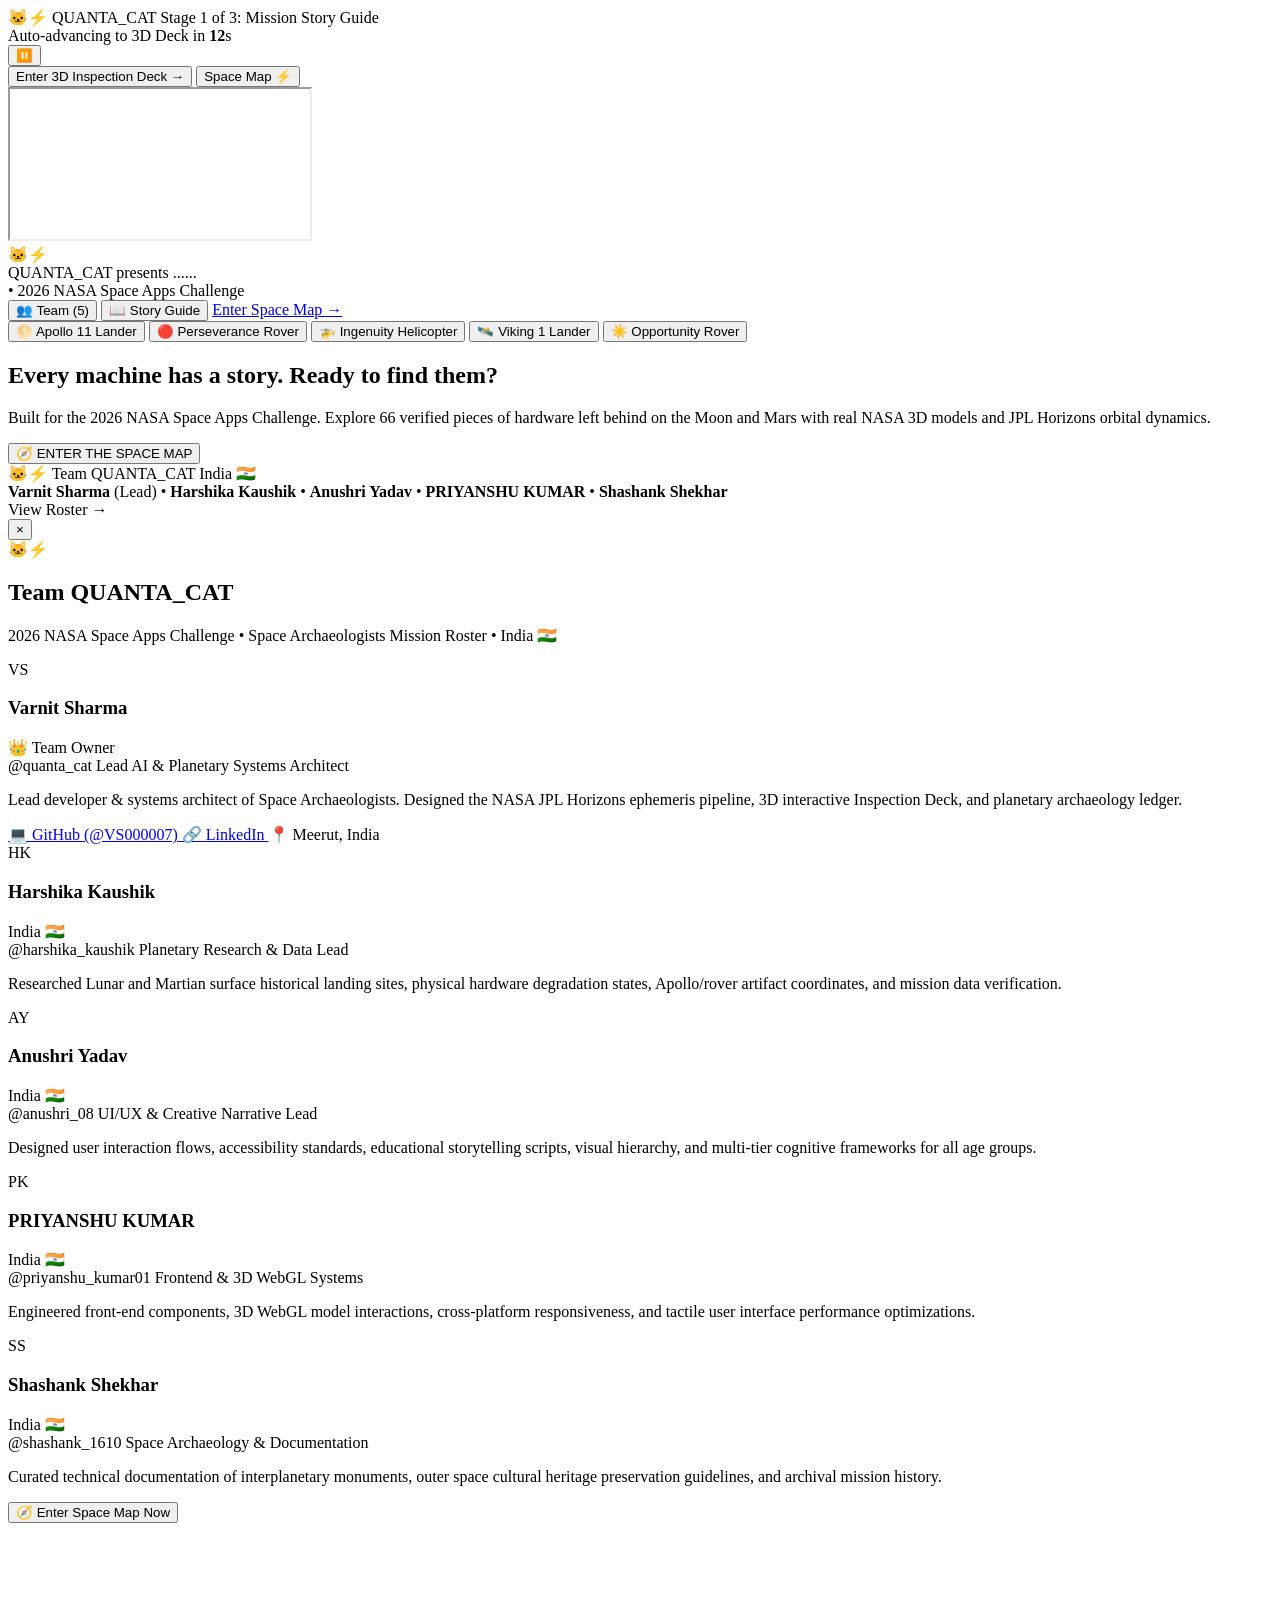
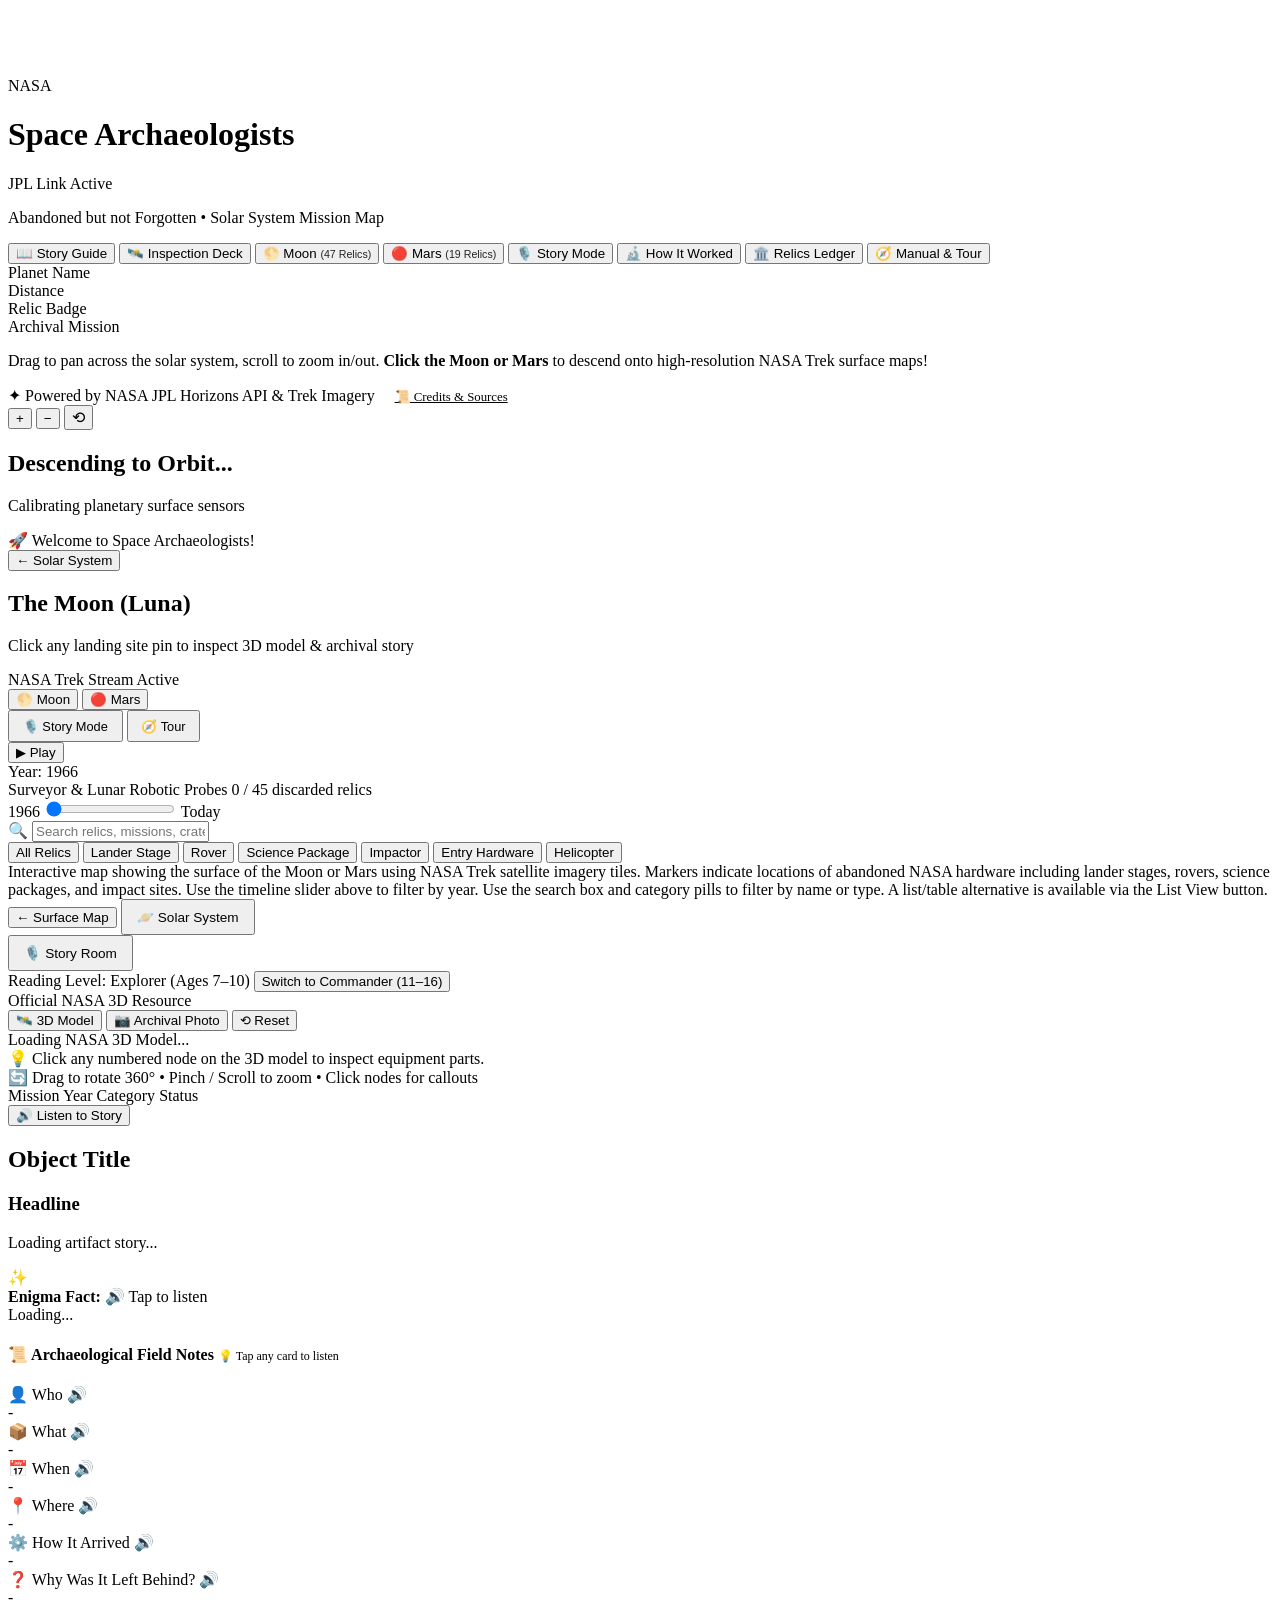
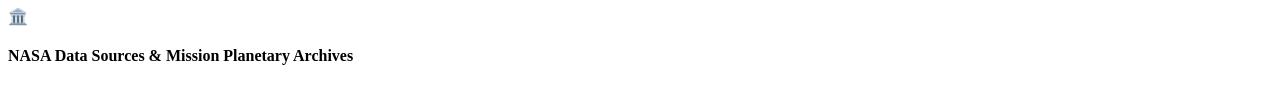
==== commit 484140a5: "feat: de-congest landing page and add all 5 official Space Apps team members without photos" ====
--- a/public/index.html
+++ b/public/index.html
@@ -23,7 +23,7 @@
   <link rel="stylesheet" href="https://unpkg.com/leaflet.markercluster@1.5.3/dist/MarkerCluster.Default.css">
 
   <!-- Main Styling -->
-  <link rel="stylesheet" href="/css/style.css?v=quanta2026_4">
+  <link rel="stylesheet" href="/css/style.css?v=quanta2026_5">
 </head>
 <body>
 
@@ -80,57 +80,36 @@
       <div class="landing-stars"></div>
     </div>
 
-    <!-- QUANTA_CAT Animated Corner Presentation Badge -->
-    <div id="landing-quanta-banner" class="landing-quanta-banner" title="Click to view Team QUANTA_CAT Dossier">
-      <span class="quanta-cat-glyph">🐱⚡</span>
-      <div class="quanta-text-stack">
-        <span class="quanta-brand">QUANTA_CAT</span>
-        <span class="quanta-presents">presents ......</span>
-      </div>
-      <span class="quanta-pulse-dot"></span>
-    </div>
-
-    <!-- Top Floating Meta Header -->
+    <!-- Top Floating Meta Header (Unified with QUANTA_CAT Presentation Brand) -->
     <header class="landing-top-bar">
-      <div class="landing-brand-tag">
-        <span class="nasa-meatball-mini">NASA</span>
-        <span class="challenge-title">2026 Space Apps Challenge</span>
+      <div class="landing-brand-tag" id="landing-quanta-banner" title="Click to view Team QUANTA_CAT Dossier">
+        <span class="quanta-cat-glyph">🐱⚡</span>
+        <div class="quanta-text-stack">
+          <span class="quanta-brand">QUANTA_CAT</span>
+          <span class="quanta-presents">presents ......</span>
+        </div>
         <span class="brand-divider">•</span>
-        <span class="brand-team-pill" id="header-team-pill" title="Click to view Team QUANTA_CAT details">
+        <span class="challenge-title">2026 NASA Space Apps Challenge</span>
+      </div>
+      <div class="landing-top-actions">
+        <button id="btn-top-team-modal" class="landing-nav-link btn-team-pill" title="View Team QUANTA_CAT (5 Members)">
           <span class="team-dot-indicator"></span>
-          Team QUANTA_CAT
-        </span>
-      </div>
-      <div class="landing-top-actions">
-        <button id="btn-top-story-guide" class="landing-nav-link" title="Revisit Stage 1: QUANTA_CAT Mission Story Guide">
-          <span>📖</span> Story Guide
-        </button>
-        <button id="btn-top-team-modal" class="landing-nav-link" title="Open Team QUANTA_CAT Dossier">
-          <span>👥</span> Team Crew
-        </button>
-        <a href="#landing-manifesto" class="landing-nav-link" id="btn-scroll-manifesto">
-          <span>📜</span> Manifesto
-        </a>
-        <a href="#landing-team-section" class="landing-nav-link" id="btn-scroll-crew">
-          <span>🏛️</span> Heritage
-        </a>
+          <span>👥 Team (5)</span>
+        </button>
+        <button id="btn-top-story-guide" class="landing-nav-link" title="Revisit Stage 1: Mission Story Guide">
+          <span>📖 Story Guide</span>
+        </button>
         <a href="#map" id="landing-skip-link" class="landing-ghost-btn" title="Skip directly to the Interactive Solar System Map">
           Enter Space Map &rarr;
         </a>
       </div>
     </header>
 
-    <!-- Main Hero Container -->
+    <!-- Main Hero Container (Clean, De-congested, Perfectly Balanced) -->
     <div class="landing-content-container">
       
       <!-- 3D Model Stage Area -->
       <div class="landing-model-stage">
-        <!-- Status Pill Badge -->
-        <div class="landing-status-badge">
-          <span class="landing-pulse-dot"></span>
-          <span>INSPECTION DECK &bull; ORBIT CONTROLS ACTIVE</span>
-        </div>
-
         <!-- Interactive 3D Model Viewer -->
         <div class="landing-model-viewport">
           <model-viewer
@@ -140,7 +119,7 @@
             camera-controls
             touch-action="pan-y"
             auto-rotate
-            auto-rotate-delay="400"
+            auto-rotate-delay="300"
             rotation-per-second="14deg"
             shadow-intensity="1.8"
             shadow-softness="0.5"
@@ -150,30 +129,6 @@
             interaction-prompt="none"
             ar>
           </model-viewer>
-
-          <!-- Floating Orbit Hint -->
-          <div class="landing-drag-hint">
-            <span>&olarr; Drag to spin the lander 360&deg; &bull; Scroll to zoom</span>
-          </div>
-
-          <!-- Quick Interactive Camera Toolbar -->
-          <div class="landing-camera-toolbar" role="toolbar" aria-label="3D Camera Controls">
-            <button class="cam-preset-btn active" data-orbit="0deg 75deg 105%" title="Default 3/4 Orbit">
-              <span>🛰️</span> Orbit
-            </button>
-            <button class="cam-preset-btn" data-orbit="0deg 90deg 90%" title="Front Engineering View">
-              <span>🎯</span> Front
-            </button>
-            <button class="cam-preset-btn" data-orbit="0deg 15deg 100%" title="Top Down Deck View">
-              <span>📐</span> Top
-            </button>
-            <button class="cam-preset-btn" data-orbit="90deg 85deg 80%" title="Close-Up Macro View">
-              <span>🔍</span> Detail
-            </button>
-            <button id="btn-landing-autorotate" class="cam-preset-btn active" title="Toggle Auto-Rotation">
-              <span>🔄</span> Auto-Spin
-            </button>
-          </div>
         </div>
 
         <!-- 3D Relic Selector Pills -->
@@ -194,33 +149,6 @@
             <span>☀️</span> Opportunity Rover
           </button>
         </div>
-
-        <!-- Dynamic Live Relic Telemetry Card -->
-        <div id="landing-telemetry-card" class="landing-telemetry-card">
-          <div class="telemetry-card-header">
-            <span class="telemetry-live-dot"></span>
-            <span id="telemetry-relic-title" class="telemetry-relic-title">Apollo 11 Lunar Module (Eagle)</span>
-            <span id="telemetry-relic-status" class="telemetry-relic-pill">Historic Monument</span>
-          </div>
-          <div class="telemetry-grid">
-            <div class="telemetry-col">
-              <span class="tel-lbl">Location / Target</span>
-              <span id="tel-location" class="tel-val">Mare Tranquillitatis, Moon (0.674° N, 23.473° E)</span>
-            </div>
-            <div class="telemetry-col">
-              <span class="tel-lbl">Touchdown Epoch</span>
-              <span id="tel-epoch" class="tel-val">July 20, 1969 &bull; 20:17:40 UTC</span>
-            </div>
-            <div class="telemetry-col">
-              <span class="tel-lbl">Archaeological Role</span>
-              <span id="tel-role" class="tel-val">Humanity's first crewed extraterrestrial landing site</span>
-            </div>
-          </div>
-        </div>
-
-        <div id="landing-active-model-name" class="landing-active-model-caption">
-          Featured: Apollo 11 Lunar Module Descent Stage (Mare Tranquillitatis, 1969)
-        </div>
       </div>
 
       <!-- Hero Copy & The Big Red Action Button -->
@@ -237,258 +165,142 @@
           <div class="btn-red-shine"></div>
         </button>
 
-        <p class="landing-subtext">Click above or press <kbd>Enter</kbd> to launch the Interactive Solar System Map.</p>
-
-        <!-- Key Platform Metrics Bar -->
-        <div class="landing-stats-row">
-          <div class="stat-badge">
-            <span class="stat-num">66</span>
-            <span class="stat-lbl">Relics Cataloged</span>
-          </div>
-          <div class="stat-badge">
-            <span class="stat-num">47</span>
-            <span class="stat-lbl">Moon Artifacts</span>
-          </div>
-          <div class="stat-badge">
-            <span class="stat-num">19</span>
-            <span class="stat-lbl">Mars Explorers</span>
-          </div>
-          <div class="stat-badge">
-            <span class="stat-num">100%</span>
-            <span class="stat-lbl">NASA JPL Telemetry</span>
-          </div>
-        </div>
-
-        <!-- Prominent Team QUANTA_CAT Hero Bar -->
-        <div class="landing-team-hero-card" id="landing-team-hero-card">
-          <div class="team-hero-inner" onclick="window.landingPage?.openTeamModal()">
-            <div class="team-hero-lead-avatar">
-              <img src="/images/team/avatar_varnit.svg" alt="Varnit Sharma" />
-              <span class="lead-online-badge"></span>
-            </div>
-            <div class="team-hero-info">
-              <div class="team-hero-title-line">
-                <span class="team-pill-tag">🐱⚡ TEAM QUANTA_CAT</span>
-                <span class="team-event-tag">2026 NASA Space Apps Challenge</span>
-              </div>
-              <div class="team-hero-sub">
-                <span class="team-member-name">Varnit Sharma</span>
-                <span class="team-member-role">&bull; Lead AI & Systems Architect</span>
-                <span class="team-view-link">Explore Team &rarr;</span>
-              </div>
-            </div>
-          </div>
-        </div>
-      </div>
-
-    </div>
-
-    <!-- ================= LANDING SECTION 2: INTELLECTUAL MANIFESTO ================= -->
-    <section id="landing-manifesto" class="landing-manifesto-section">
-      <div class="manifesto-inner">
-        <div class="section-tag-row">
-          <span class="manifesto-tag">✦ The Science of Space Archaeology</span>
-        </div>
-        <h2 class="manifesto-title">Not Space Junk — Humanity's Enduring Monuments</h2>
-        <p class="manifesto-lead">
-          When an off-world robotic explorer transmits its final ping, its scientific journey does not end. 
-          Under the vacuum of the lunar regolith and the dry winds of Mars, these 66 machines remain preserved as pristine physical records of human ingenuity, international courage, and technological lineage.
-        </p>
-
-        <div class="manifesto-pillars-grid">
-          <div class="pillar-card">
-            <div class="pillar-icon">🏛️</div>
-            <h3>Extraterrestrial Cultural Heritage</h3>
-            <p>From Tranquility Base to Jezero Crater, discarded lander stages and rovers represent the physical genesis of human interplanetary civilization under the UN Outer Space Treaty.</p>
-          </div>
-          <div class="pillar-card">
-            <div class="pillar-icon">📡</div>
-            <h3>Enduring Physical Science</h3>
-            <p>Instruments like the Apollo 11, 14, and 15 Laser Retroreflectors require zero electricity, yet still bounce Earth-fired lasers back today to test Einstein's General Relativity with millimeter precision.</p>
-          </div>
-          <div class="pillar-card">
-            <div class="pillar-icon">🛰️</div>
-            <h3>Rigorous Ephemeris & Telemetry</h3>
-            <p>Direct integration with the NASA JPL Horizons system and high-resolution NASA Trek satellite WMTS streaming ensures sub-arcsecond accuracy across 60 years of spaceflight.</p>
-          </div>
-        </div>
-      </div>
-    </section>
-
-    <!-- ================= LANDING SECTION 3: THE QUANTA_CAT MISSION CREW ================= -->
-    <section id="landing-team-section" class="landing-team-section" aria-label="QUANTA_CAT Team Members">
-      <div class="team-inner-container">
-        <div class="section-tag-row">
-          <span class="manifesto-tag">🐱⚡ Team QUANTA_CAT</span>
-        </div>
-        <h2 class="team-section-title">The QUANTA_CAT Mission Crew</h2>
-        <p class="team-section-subtitle">
-          Built for the 2026 NASA Space Apps Challenge &bull; Pioneering autonomous space telemetry and planetary archaeology.
-        </p>
-
-        <div class="team-crew-grid">
-          <!-- Member 1: Varnit Sharma -->
-          <div class="crew-card card-cyan">
-            <div class="crew-avatar-wrapper">
-              <img src="/images/team/avatar_varnit.svg" alt="Varnit Sharma" class="crew-avatar" />
-              <span class="crew-callsign">TEAM LEAD</span>
-            </div>
-            <div class="crew-info">
-              <h3 class="crew-name">Varnit Sharma</h3>
-              <p class="crew-role">Lead AI & Planetary Systems Architect</p>
-              <div class="crew-tags">
-                <span>MIET Meerut</span>
-                <span>NASA Space Apps 2026</span>
-                <span>exovista.org</span>
-                <span>SGAC Member</span>
-              </div>
-              <p class="crew-bio">
-                Lead developer and systems architect of Space Archaeologists. Designed the orbital mechanics, JPL Horizons ephemeris integration, and 3D lunar/Martian interactive telemetry.
-              </p>
-              <div class="crew-social-row">
-                <a href="https://github.com/VS000007" target="_blank" rel="noopener" class="crew-link-btn" title="Varnit Sharma on GitHub">
-                  <span>💻</span> GitHub: @VS000007
-                </a>
-                <a href="https://www.linkedin.com/in/varnit-sharma-671873376" target="_blank" rel="noopener" class="crew-link-btn" title="Varnit Sharma on LinkedIn">
-                  <span>🔗</span> LinkedIn
-                </a>
-              </div>
-              <blockquote class="crew-quote">
-                &ldquo;Building bridges between deep space archives and young inquisitive minds to preserve human heritage across the cosmos.&rdquo;
-              </blockquote>
-            </div>
-          </div>
-
-          <!-- Member 2: Kaelen Voss -->
-          <div class="crew-card card-purple">
-            <div class="crew-avatar-wrapper">
-              <img src="/images/team/avatar_kaelen.svg" alt="QUANTA_CAT 3D Engineer" class="crew-avatar" />
-              <span class="crew-callsign">3D / SHADERS</span>
-            </div>
-            <div class="crew-info">
-              <h3 class="crew-name">3D WebGL Specialist</h3>
-              <p class="crew-role">Team QUANTA_CAT Graphics & Audio Engineer</p>
-              <div class="crew-tags">
-                <span>WebGL PBR</span>
-                <span>Google Model-Viewer</span>
-                <span>Web Audio API</span>
-              </div>
-              <p class="crew-bio">
-                Engineered the tactile 3D Inspection Deck, procedural Web Audio telemetry soundscapes, and real-time PBR lighting environments for Apollo, Perseverance, and Viking lander meshes.
-              </p>
-              <blockquote class="crew-quote">
-                &ldquo;Every polygon and shader is tuned to make young minds feel the weight and tactile reality of deep space.&rdquo;
-              </blockquote>
-            </div>
-          </div>
-
-          <!-- Member 3: Aria Chen -->
-          <div class="crew-card card-gold">
-            <div class="crew-avatar-wrapper">
-              <img src="/images/team/avatar_aria.svg" alt="QUANTA_CAT Planetary Archivist" class="crew-avatar" />
-              <span class="crew-callsign">ARCHAEOLOGY</span>
-            </div>
-            <div class="crew-info">
-              <h3 class="crew-name">Planetary Archivist</h3>
-              <p class="crew-role">Team QUANTA_CAT Remote Sensing & Heritage</p>
-              <div class="crew-tags">
-                <span>NASA Moon & Mars Trek</span>
-                <span>LROC & HiRISE</span>
-                <span>Heritage Treaty</span>
-              </div>
-              <p class="crew-bio">
-                Curated high-resolution satellite mosaic tiles from NASA Trek, cataloged physical hardware degradation states, and researched UN Outer Space Treaty heritage protection protocols.
-              </p>
-              <blockquote class="crew-quote">
-                &ldquo;These machines are humanity's pyramids on alien worlds—silent, enduring, and sacred.&rdquo;
-              </blockquote>
-            </div>
-          </div>
-
-          <!-- Member 4: Marcus Reyes -->
-          <div class="crew-card card-emerald">
-            <div class="crew-avatar-wrapper">
-              <img src="/images/team/avatar_marcus.svg" alt="QUANTA_CAT Science Narrator" class="crew-avatar" />
-              <span class="crew-callsign">PEDAGOGY</span>
-            </div>
-            <div class="crew-info">
-              <h3 class="crew-name">Science Communicator</h3>
-              <p class="crew-role">Team QUANTA_CAT Multi-Audience Narrative Lead</p>
-              <div class="crew-tags">
-                <span>Dual-Tier Pedagogy</span>
-                <span>Voice Synthesis</span>
-                <span>Interactive Labs</span>
-              </div>
-              <p class="crew-bio">
-                Designed the Explorer (ages 7–10) and Commander (ages 11–16) cognitive frameworks, natural voice narration scripts, and physics interactive demonstration labs.
-              </p>
-              <blockquote class="crew-quote">
-                &ldquo;Inspiring the next generation requires meeting curiosity with both scientific rigor and wonder.&rdquo;
-              </blockquote>
-            </div>
-          </div>
-        </div>
-
-        <!-- Bottom Launch CTA Banner -->
-        <div class="team-launch-card">
-          <div class="team-launch-text">
-            <h3>Ready to explore humanity's greatest footprints?</h3>
-            <p>Descend from solar orbit onto high-resolution Moon and Mars surface maps.</p>
-          </div>
-          <button class="btn-enter-space-map btn-secondary-launch" onclick="window.landingPage?.close()" aria-label="Launch Space Map">
-            <span>🚀</span> Launch Mission Map
-          </button>
-        </div>
-      </div>
-    </section>
-
-    <!-- ================= FLOATING TEAM QUANTA_CAT MODAL ================= -->
+        <!-- Clean, Representative Team Credit Capsule (Without Photos) -->
+        <div class="landing-team-capsule" onclick="window.landingPage?.openTeamModal()" title="Click to view all 5 Team Members (India)">
+          <div class="capsule-left">
+            <span class="capsule-quanta-tag">🐱⚡ Team QUANTA_CAT</span>
+            <span class="capsule-country-tag">India 🇮🇳</span>
+          </div>
+          <div class="capsule-members-list">
+            <span><strong>Varnit Sharma</strong> (Lead)</span>
+            <span class="dot-sep">&bull;</span>
+            <span><strong>Harshika Kaushik</strong></span>
+            <span class="dot-sep">&bull;</span>
+            <span><strong>Anushri Yadav</strong></span>
+            <span class="dot-sep">&bull;</span>
+            <span><strong>PRIYANSHU KUMAR</strong></span>
+            <span class="dot-sep">&bull;</span>
+            <span><strong>Shashank Shekhar</strong></span>
+          </div>
+          <span class="capsule-cta-arrow">View Roster &rarr;</span>
+        </div>
+      </div>
+
+    </div>
+
+    <!-- ================= FLOATING TEAM QUANTA_CAT MODAL (ALL 5 MEMBERS WITHOUT PHOTOS) ================= -->
     <div id="quanta-team-modal" class="quanta-team-modal" role="dialog" aria-modal="true" aria-labelledby="modal-team-title">
       <div class="quanta-modal-backdrop" onclick="window.landingPage?.closeTeamModal()"></div>
       <div class="quanta-modal-window">
         <button class="quanta-modal-close" onclick="window.landingPage?.closeTeamModal()" aria-label="Close Team Dossier">&times;</button>
+        
         <div class="quanta-modal-header">
           <span class="quanta-cat-glyph">🐱⚡</span>
           <div>
             <h2 id="modal-team-title" class="quanta-modal-title">Team QUANTA_CAT</h2>
-            <p class="quanta-modal-subtitle">2026 NASA Space Apps Challenge &bull; Space Archaeologists Mission Crew</p>
+            <p class="quanta-modal-subtitle">2026 NASA Space Apps Challenge &bull; Space Archaeologists Mission Roster &bull; India 🇮🇳</p>
           </div>
         </div>
         
         <div class="quanta-modal-body">
-          <!-- Featured Lead Profile: Varnit Sharma -->
-          <div class="modal-lead-profile">
-            <div class="modal-lead-avatar">
-              <img src="/images/team/avatar_varnit.svg" alt="Varnit Sharma" />
-              <span class="modal-lead-badge">TEAM LEAD</span>
-            </div>
-            <div class="modal-lead-details">
-              <h3>Varnit Sharma</h3>
-              <p class="modal-lead-role">Lead AI Architect & Planetary Systems Engineer</p>
-              <p class="modal-lead-school">Meerut Institute of Engineering and Technology (M.I.E.T), Meerut</p>
-              <p class="modal-lead-summary">
-                Undergraduate in Artificial Intelligence with a passion for Astrophysics, Quantum Physics, and Celestial Mechanics. Researcher at exovista.org, member of Space Generation Advisory Council (SGAC), and winner of multiple hackathons. Architected the real-time NASA JPL Horizons orbital pipeline and interactive planetary archaeology ledger.
+          <div class="modal-team-grid">
+            <!-- Member 1: Varnit Sharma -->
+            <div class="modal-member-card card-lead">
+              <div class="member-header">
+                <div class="member-monogram badge-cyan">VS</div>
+                <div class="member-id-block">
+                  <div class="member-name-row">
+                    <h3 class="member-name">Varnit Sharma</h3>
+                    <span class="member-owner-badge">👑 Team Owner</span>
+                  </div>
+                  <span class="member-handle">@quanta_cat</span>
+                  <span class="member-role-title">Lead AI & Planetary Systems Architect</span>
+                </div>
+              </div>
+              <p class="member-bio">
+                Lead developer & systems architect of Space Archaeologists. Designed the NASA JPL Horizons ephemeris pipeline, 3D interactive Inspection Deck, and planetary archaeology ledger.
               </p>
-              <div class="modal-lead-links">
-                <a href="https://github.com/VS000007" target="_blank" rel="noopener" class="modal-pill-link">
+              <div class="member-links-row">
+                <a href="https://github.com/VS000007" target="_blank" rel="noopener" class="member-chip-link">
                   <span>💻</span> GitHub (@VS000007)
                 </a>
-                <a href="https://www.linkedin.com/in/varnit-sharma-671873376" target="_blank" rel="noopener" class="modal-pill-link">
-                  <span>🔗</span> LinkedIn Profile
+                <a href="https://www.linkedin.com/in/varnit-sharma-671873376" target="_blank" rel="noopener" class="member-chip-link">
+                  <span>🔗</span> LinkedIn
                 </a>
+                <span class="member-location-chip">📍 Meerut, India</span>
               </div>
             </div>
-          </div>
-
-          <!-- Team Pillars -->
-          <div class="modal-team-pillars">
-            <div class="modal-pillar-box">
-              <h4>🚀 Mission Charter</h4>
-              <p>Preserving 66 verified pieces of hardware left behind on the Moon and Mars with real NASA 3D models and high-resolution Trek imagery.</p>
+
+            <!-- Member 2: Harshika Kaushik -->
+            <div class="modal-member-card">
+              <div class="member-header">
+                <div class="member-monogram badge-rose">HK</div>
+                <div class="member-id-block">
+                  <div class="member-name-row">
+                    <h3 class="member-name">Harshika Kaushik</h3>
+                    <span class="member-country-tag">India 🇮🇳</span>
+                  </div>
+                  <span class="member-handle">@harshika_kaushik</span>
+                  <span class="member-role-title">Planetary Research & Data Lead</span>
+                </div>
+              </div>
+              <p class="member-bio">
+                Researched Lunar and Martian surface historical landing sites, physical hardware degradation states, Apollo/rover artifact coordinates, and mission data verification.
+              </p>
             </div>
-            <div class="modal-pillar-box">
-              <h4>🧠 Core Technologies</h4>
-              <p>NASA JPL Horizons API, Leaflet.js Trek WMTS, Three.js, WebGL PBR, Web Speech API narration, and FastAPI backend.</p>
+
+            <!-- Member 3: Anushri Yadav -->
+            <div class="modal-member-card">
+              <div class="member-header">
+                <div class="member-monogram badge-amber">AY</div>
+                <div class="member-id-block">
+                  <div class="member-name-row">
+                    <h3 class="member-name">Anushri Yadav</h3>
+                    <span class="member-country-tag">India 🇮🇳</span>
+                  </div>
+                  <span class="member-handle">@anushri_08</span>
+                  <span class="member-role-title">UI/UX & Creative Narrative Lead</span>
+                </div>
+              </div>
+              <p class="member-bio">
+                Designed user interaction flows, accessibility standards, educational storytelling scripts, visual hierarchy, and multi-tier cognitive frameworks for all age groups.
+              </p>
+            </div>
+
+            <!-- Member 4: PRIYANSHU KUMAR -->
+            <div class="modal-member-card">
+              <div class="member-header">
+                <div class="member-monogram badge-emerald">PK</div>
+                <div class="member-id-block">
+                  <div class="member-name-row">
+                    <h3 class="member-name">PRIYANSHU KUMAR</h3>
+                    <span class="member-country-tag">India 🇮🇳</span>
+                  </div>
+                  <span class="member-handle">@priyanshu_kumar01</span>
+                  <span class="member-role-title">Frontend & 3D WebGL Systems</span>
+                </div>
+              </div>
+              <p class="member-bio">
+                Engineered front-end components, 3D WebGL model interactions, cross-platform responsiveness, and tactile user interface performance optimizations.
+              </p>
+            </div>
+
+            <!-- Member 5: Shashank Shekhar -->
+            <div class="modal-member-card">
+              <div class="member-header">
+                <div class="member-monogram badge-violet">SS</div>
+                <div class="member-id-block">
+                  <div class="member-name-row">
+                    <h3 class="member-name">Shashank Shekhar</h3>
+                    <span class="member-country-tag">India 🇮🇳</span>
+                  </div>
+                  <span class="member-handle">@shashank_1610</span>
+                  <span class="member-role-title">Space Archaeology & Documentation</span>
+                </div>
+              </div>
+              <p class="member-bio">
+                Curated technical documentation of interplanetary monuments, outer space cultural heritage preservation guidelines, and archival mission history.
+              </p>
             </div>
           </div>
         </div>
@@ -886,7 +698,7 @@
   <script src="/js/interactive_lab.js"></script>
   <script src="/js/guided_tour.js"></script>
   <script src="/js/forgotten_explorers.js"></script>
-  <script src="/js/landing_page.js?v=quanta2026_4"></script>
+  <script src="/js/landing_page.js?v=quanta2026_5"></script>
 
 </body>
 </html>
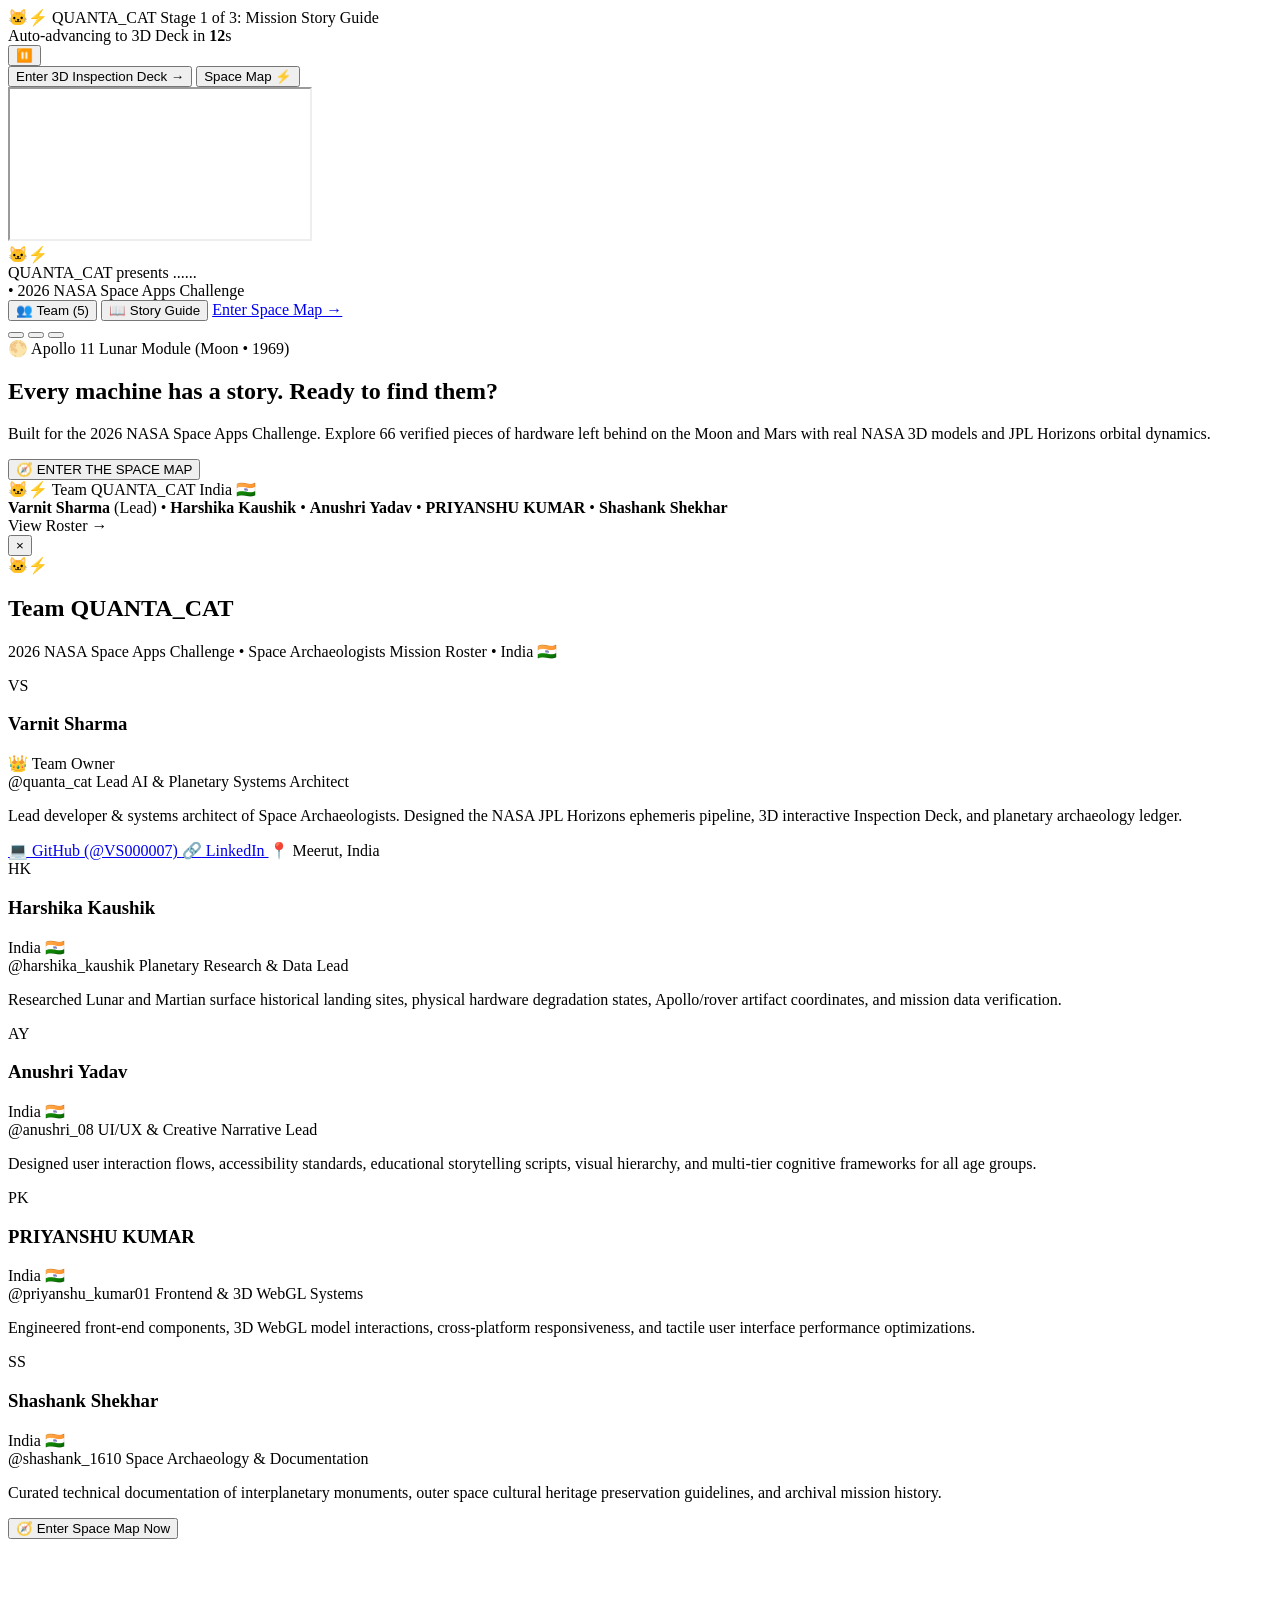
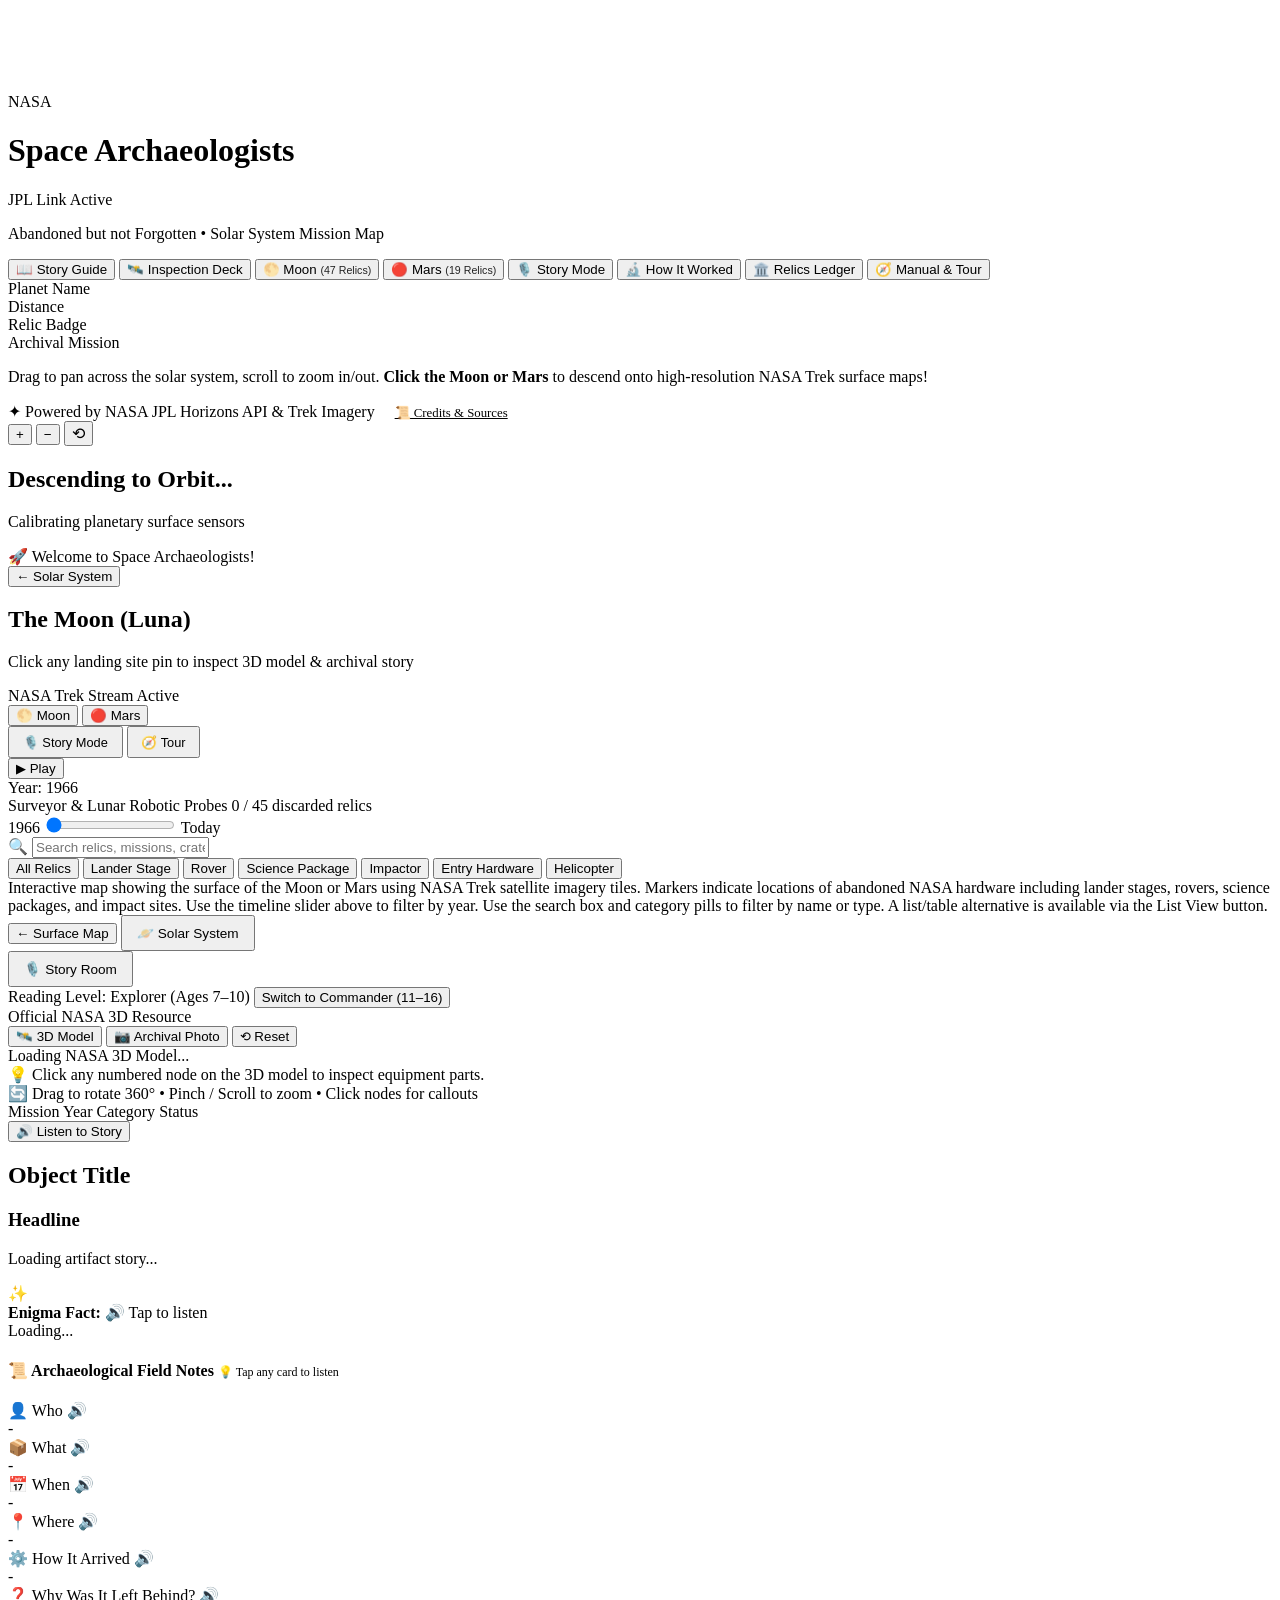
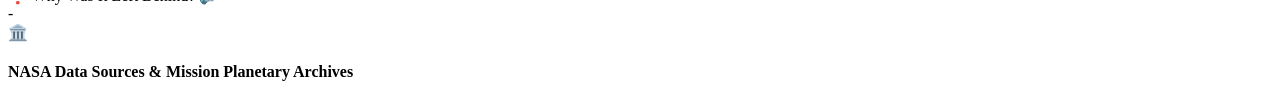
==== commit 006662e7: "feat: remove relic selector bar and add slow automatic 4-second transition across all 3 primary 3D m" ====
--- a/public/index.html
+++ b/public/index.html
@@ -23,7 +23,7 @@
   <link rel="stylesheet" href="https://unpkg.com/leaflet.markercluster@1.5.3/dist/MarkerCluster.Default.css">
 
   <!-- Main Styling -->
-  <link rel="stylesheet" href="/css/style.css?v=quanta2026_5">
+  <link rel="stylesheet" href="/css/style.css?v=quanta2026_6">
 </head>
 <body>
 
@@ -131,23 +131,14 @@
           </model-viewer>
         </div>
 
-        <!-- 3D Relic Selector Pills -->
-        <div class="landing-model-selector" role="group" aria-label="Select 3D Relic to Inspect">
-          <button class="model-select-pill active" data-model="/models/apollo_lunar_module.glb" data-relic="apollo11" data-name="Apollo 11 Lunar Module (Moon &bull; 1969)">
-            <span>🌕</span> Apollo 11 Lander
-          </button>
-          <button class="model-select-pill" data-model="/models/perseverance_rover.glb" data-relic="perseverance" data-name="Perseverance Rover (Mars &bull; 2021)">
-            <span>🔴</span> Perseverance Rover
-          </button>
-          <button class="model-select-pill" data-model="/models/ingenuity_helicopter.glb" data-relic="ingenuity" data-name="Ingenuity Helicopter (Mars &bull; 2021)">
-            <span>🚁</span> Ingenuity Helicopter
-          </button>
-          <button class="model-select-pill" data-model="/models/viking_lander.glb" data-relic="viking" data-name="Viking 1 Lander (Mars &bull; 1976)">
-            <span>🛰️</span> Viking 1 Lander
-          </button>
-          <button class="model-select-pill" data-model="/models/opportunity_rover.glb" data-relic="opportunity" data-name="Opportunity Rover (Mars &bull; 2004)">
-            <span>☀️</span> Opportunity Rover
-          </button>
+        <!-- Elegant 3-Model Auto-Slide Indicator (Slow 4s Transition) -->
+        <div class="landing-slide-indicator" id="landing-slide-indicator" aria-live="polite">
+          <div class="slide-dots-group">
+            <button class="slide-dot active" data-index="0" title="Apollo 11 Lunar Module"></button>
+            <button class="slide-dot" data-index="1" title="Perseverance Mars Rover"></button>
+            <button class="slide-dot" data-index="2" title="Ingenuity Mars Helicopter"></button>
+          </div>
+          <span class="slide-relic-name" id="landing-model-name">🌕 Apollo 11 Lunar Module (Moon &bull; 1969)</span>
         </div>
       </div>
 
@@ -698,7 +689,7 @@
   <script src="/js/interactive_lab.js"></script>
   <script src="/js/guided_tour.js"></script>
   <script src="/js/forgotten_explorers.js"></script>
-  <script src="/js/landing_page.js?v=quanta2026_5"></script>
+  <script src="/js/landing_page.js?v=quanta2026_6"></script>
 
 </body>
 </html>
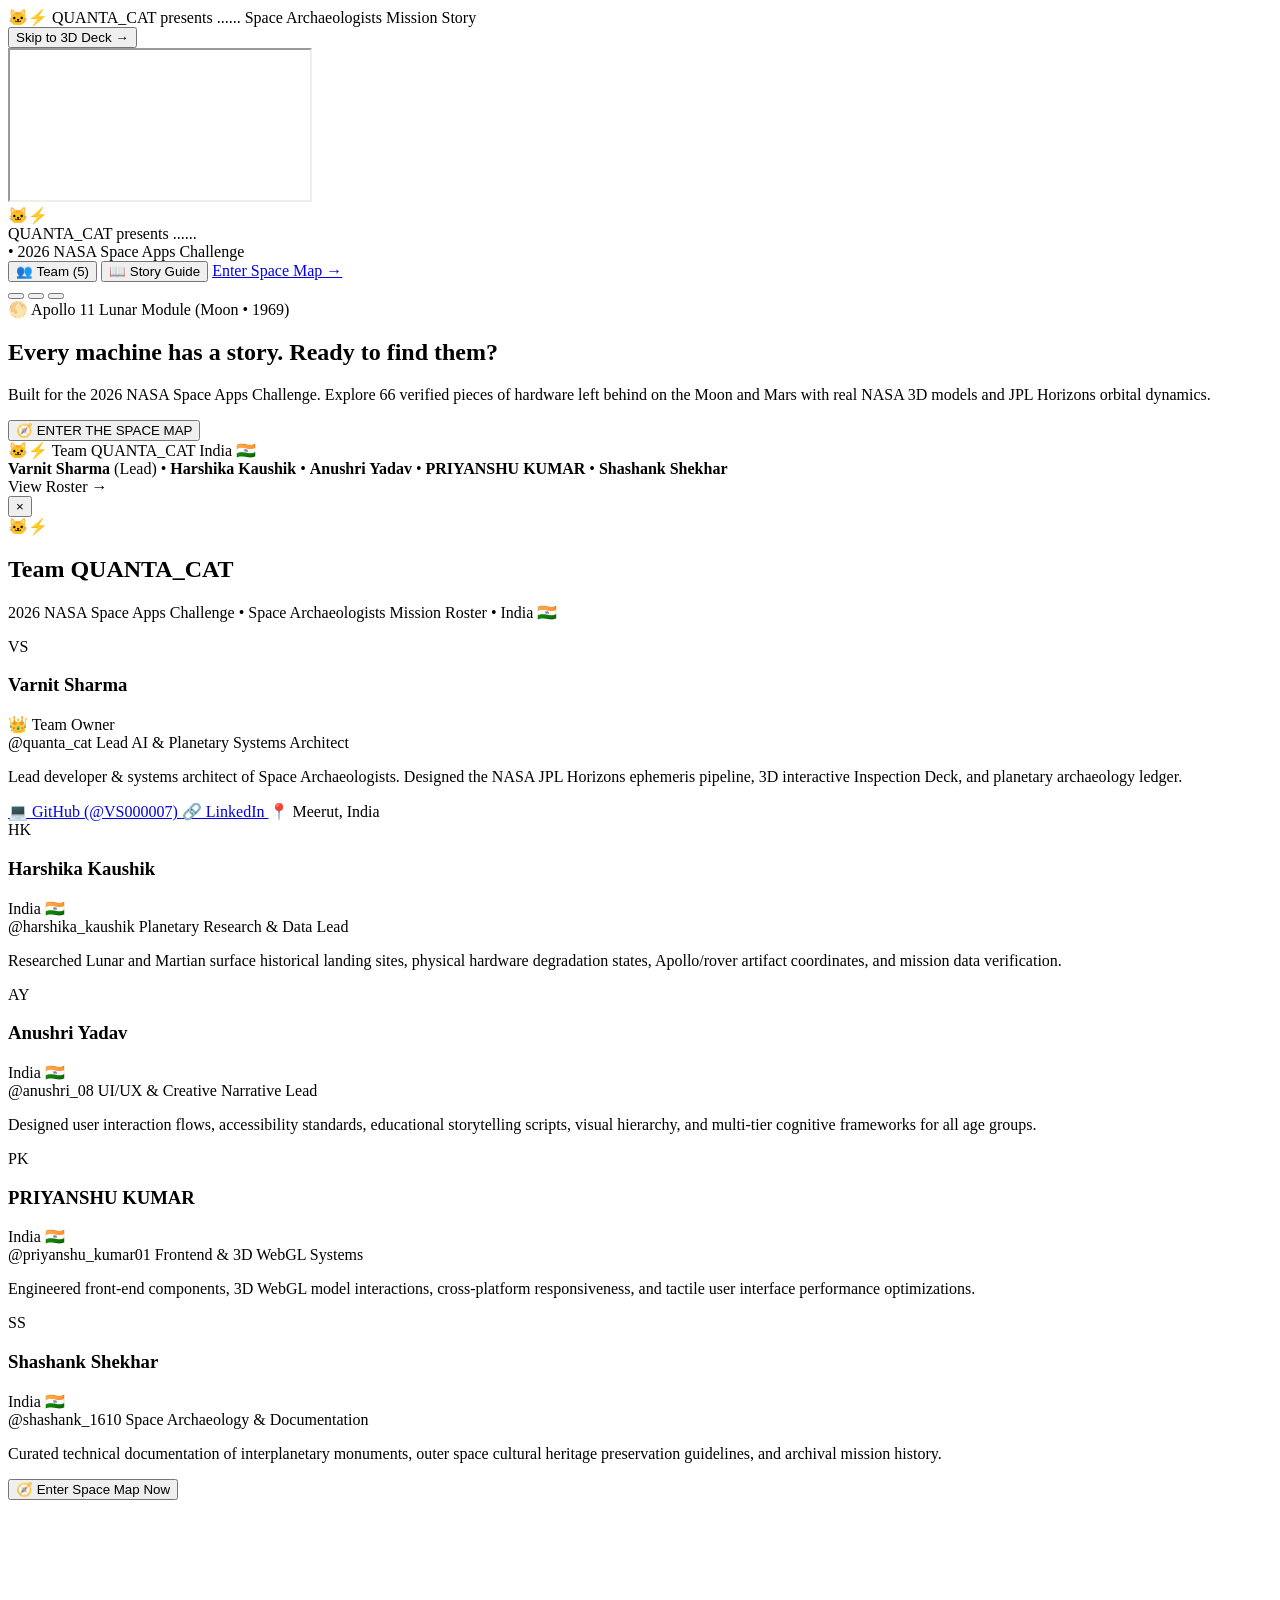
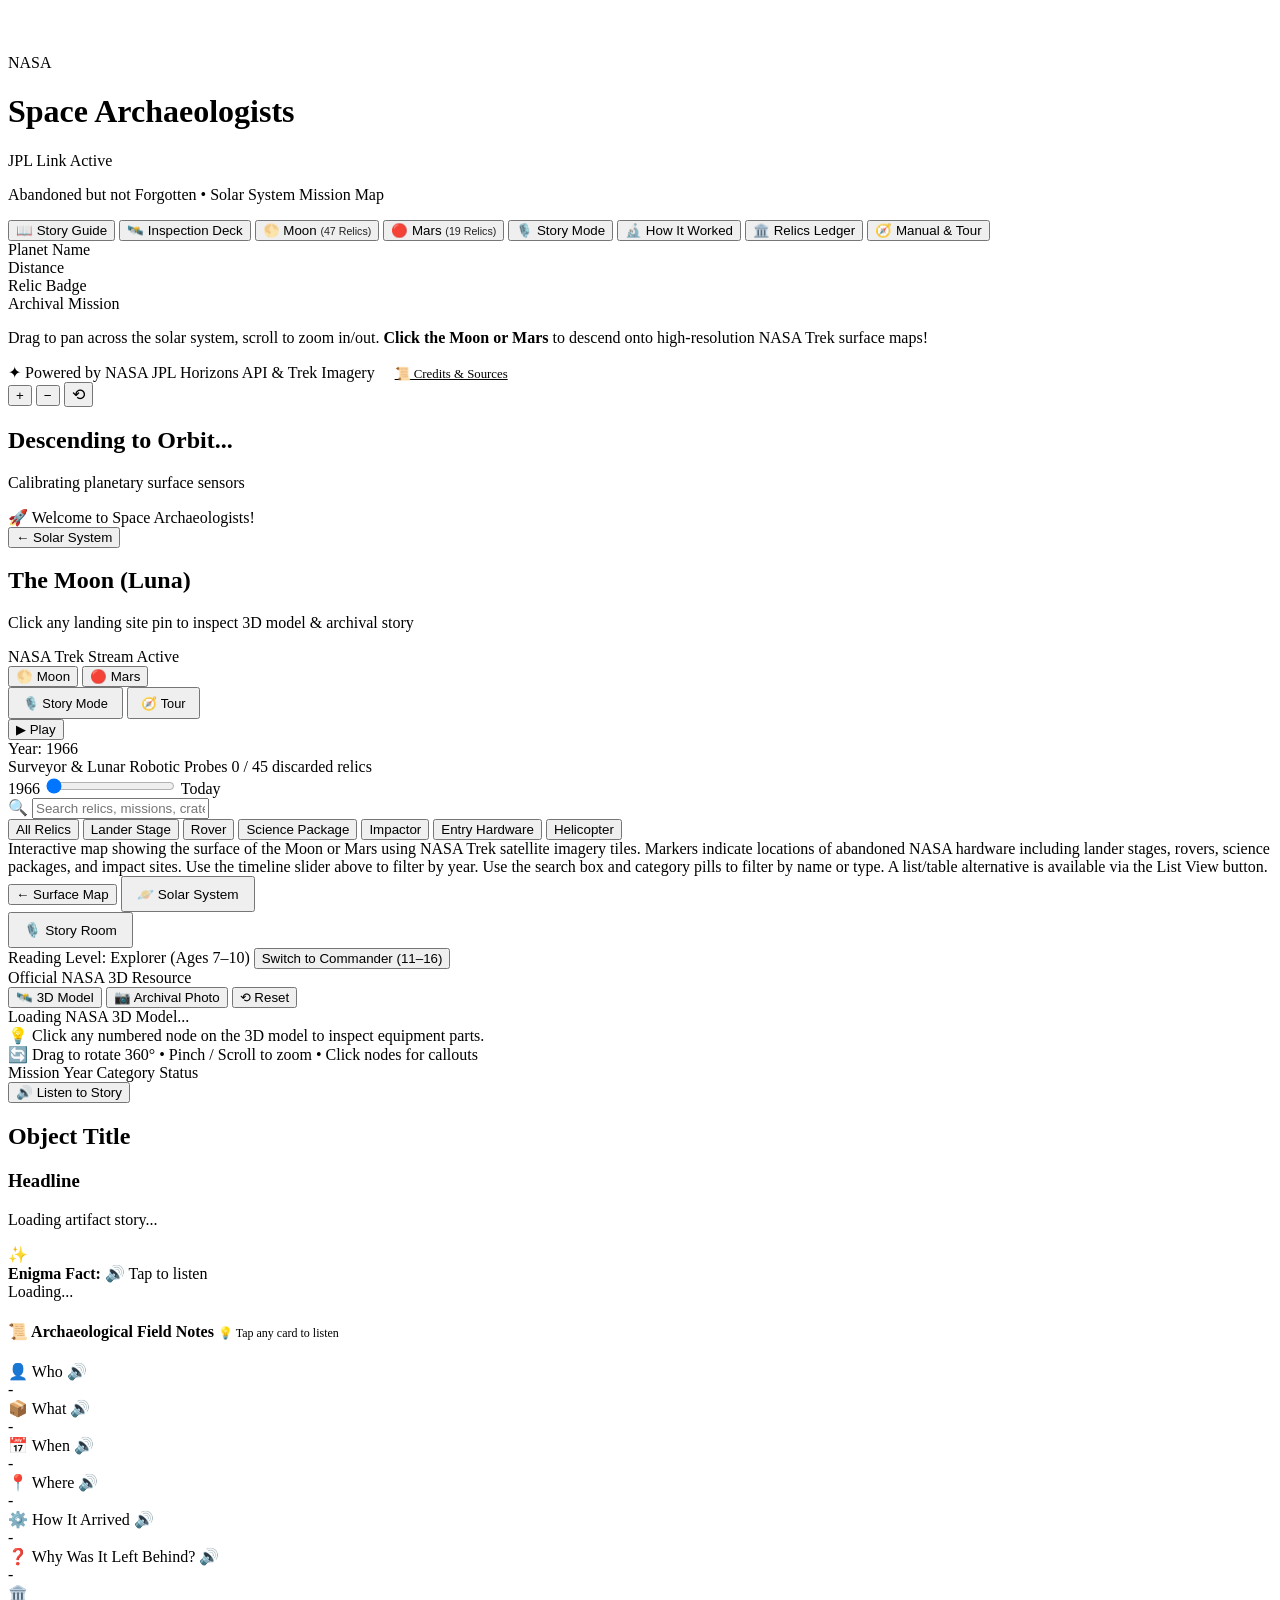
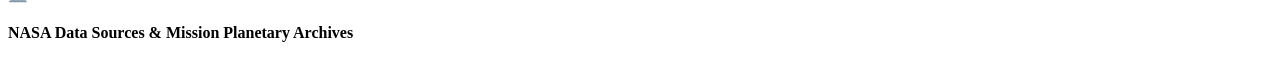
==== commit 9b6956b5: "feat: autoplay narration, remove timer bar, and auto-transition to 3D deck on story end" ====
--- a/public/index.html
+++ b/public/index.html
@@ -23,49 +23,33 @@
   <link rel="stylesheet" href="https://unpkg.com/leaflet.markercluster@1.5.3/dist/MarkerCluster.Default.css">
 
   <!-- Main Styling -->
-  <link rel="stylesheet" href="/css/style.css?v=quanta2026_6">
+  <link rel="stylesheet" href="/css/style.css?v=quanta2026_7">
 </head>
 <body>
 
   <!-- ================= STAGE 1: NETLIFY MISSION STORYTELLING GUIDE ================= -->
   <section id="netlify-guide-stage" class="netlify-guide-stage active" aria-label="QUANTA_CAT Mission Storytelling Guide">
-    <!-- Top Floating HUD Bar for Storytelling Guide -->
+    <!-- Top Floating HUD Bar for Storytelling Guide (Clean header, no progress/timer bar) -->
     <header class="guide-hud-bar">
       <div class="guide-brand-tag">
-        <span class="guide-cat-badge">🐱⚡ QUANTA_CAT</span>
-        <span class="guide-stage-tag">Stage 1 of 3: Mission Story Guide</span>
-      </div>
-
-      <div class="guide-auto-advance-wrap" id="guide-auto-advance-wrap" title="Auto-advances to 3D Inspection Deck. Click pause/play anytime.">
-        <div class="guide-timer-indicator">
-          <span class="guide-pulse-orb"></span>
-          <span id="guide-timer-label">Auto-advancing to 3D Deck in <strong id="guide-countdown-seconds">12</strong>s</span>
-        </div>
-        <div class="guide-progress-track">
-          <div id="guide-progress-bar" class="guide-progress-bar"></div>
-        </div>
-        <button id="btn-guide-toggle-timer" class="guide-timer-control" title="Pause / Resume auto-advance countdown">
-          <span id="guide-timer-icon">⏸️</span>
-        </button>
+        <span class="guide-cat-badge">🐱⚡ QUANTA_CAT presents ......</span>
+        <span class="guide-stage-tag">Space Archaeologists Mission Story</span>
       </div>
 
       <div class="guide-hud-actions">
-        <button id="btn-proceed-to-deck" class="btn-guide-proceed" title="Advance to Stage 2: 3D Inspection Deck">
-          <span>Enter 3D Inspection Deck &rarr;</span>
-        </button>
-        <button id="btn-skip-to-map-direct" class="btn-guide-skip" title="Directly launch Stage 3: Interactive Space Map">
-          <span>Space Map ⚡</span>
+        <button id="btn-proceed-to-deck" class="btn-guide-proceed" title="Skip to Stage 2: 3D Inspection Deck">
+          <span>Skip to 3D Deck &rarr;</span>
         </button>
       </div>
     </header>
 
-    <!-- Embedded Netlify Storytelling Application -->
+    <!-- Embedded Netlify Storytelling Application with Autoplay & Audio Narration -->
     <div class="guide-iframe-container">
       <iframe
         id="netlify-story-iframe"
-        src="https://storytelling-app-a344bb.netlify.app/"
+        src="https://storytelling-app-a344bb.netlify.app/?autoplay=1&play=1&narration=1&start=true&audio=1"
         title="QUANTA_CAT Space Archaeologists Storytelling Guide"
-        allow="autoplay; encrypted-media; fullscreen"
+        allow="autoplay *; microphone *; camera *; encrypted-media *; fullscreen *"
         loading="eager"
       ></iframe>
     </div>
@@ -689,7 +673,7 @@
   <script src="/js/interactive_lab.js"></script>
   <script src="/js/guided_tour.js"></script>
   <script src="/js/forgotten_explorers.js"></script>
-  <script src="/js/landing_page.js?v=quanta2026_6"></script>
+  <script src="/js/landing_page.js?v=quanta2026_7"></script>
 
 </body>
 </html>
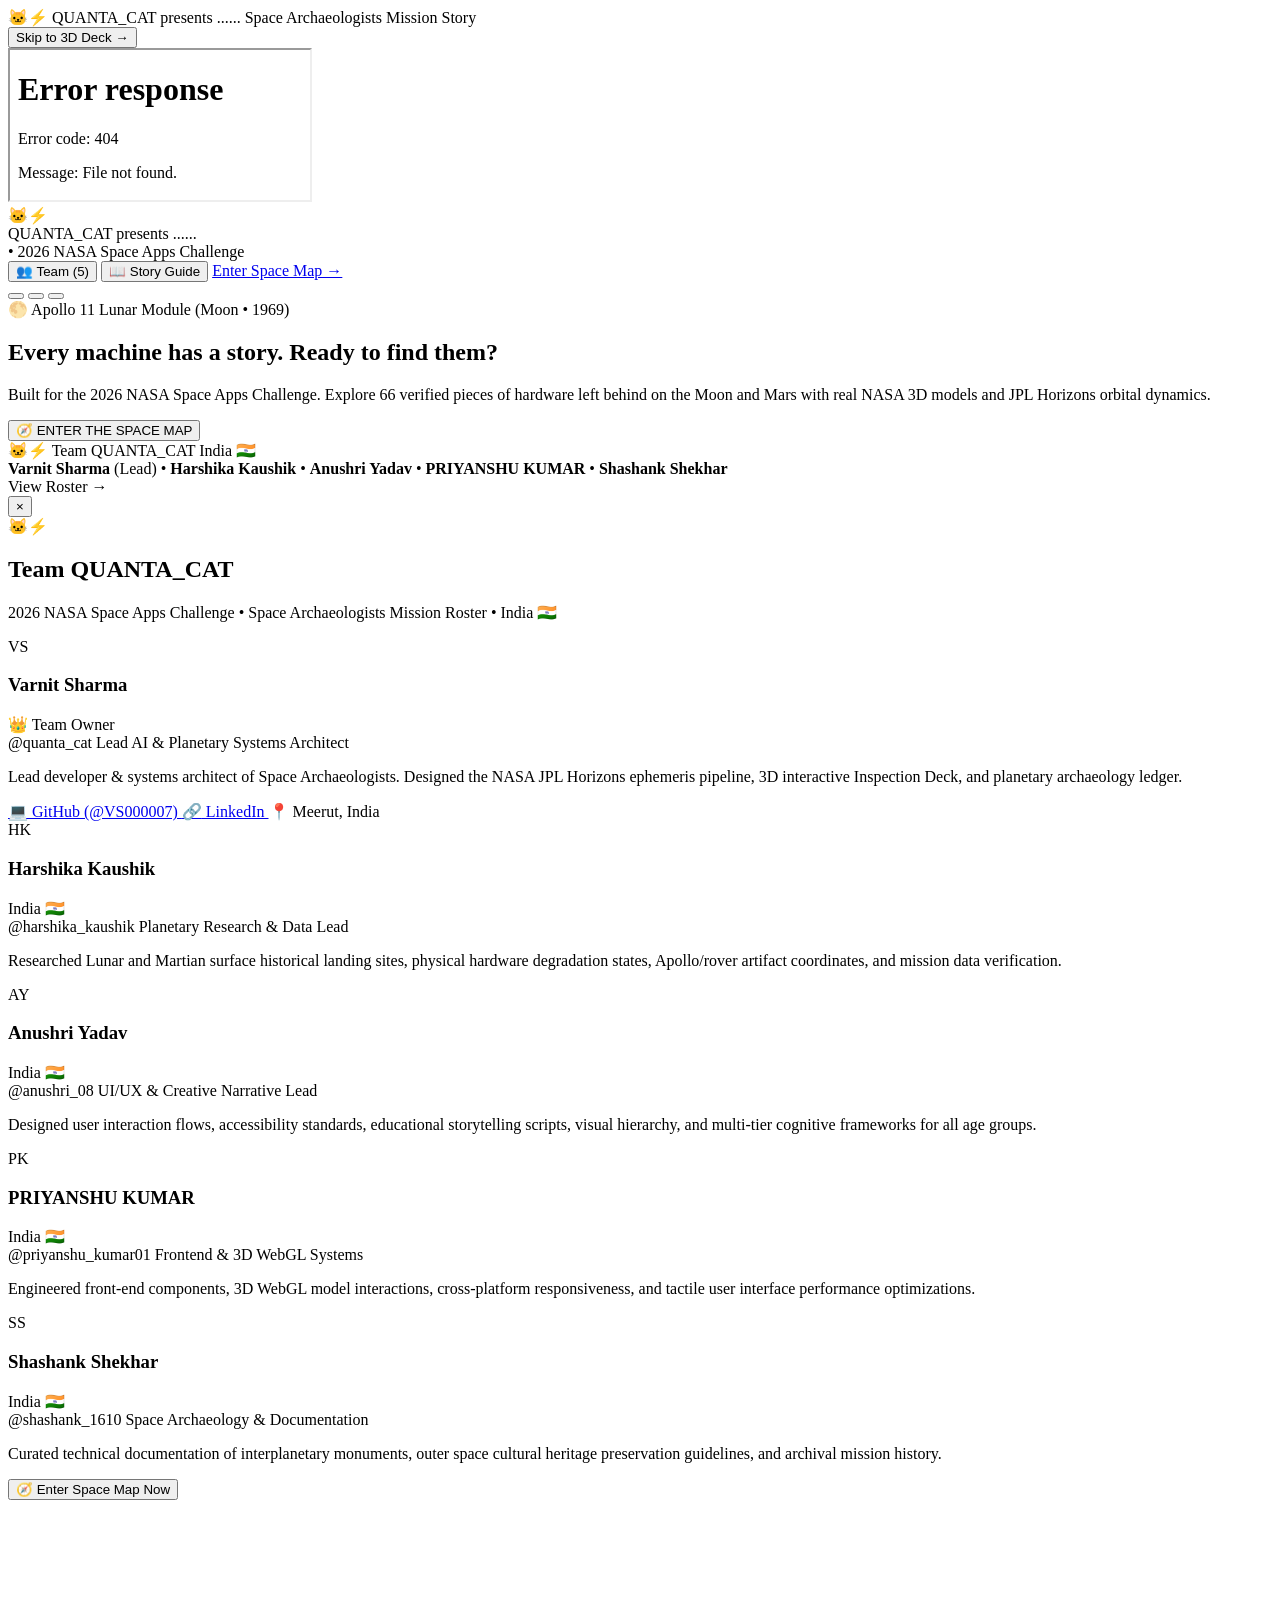
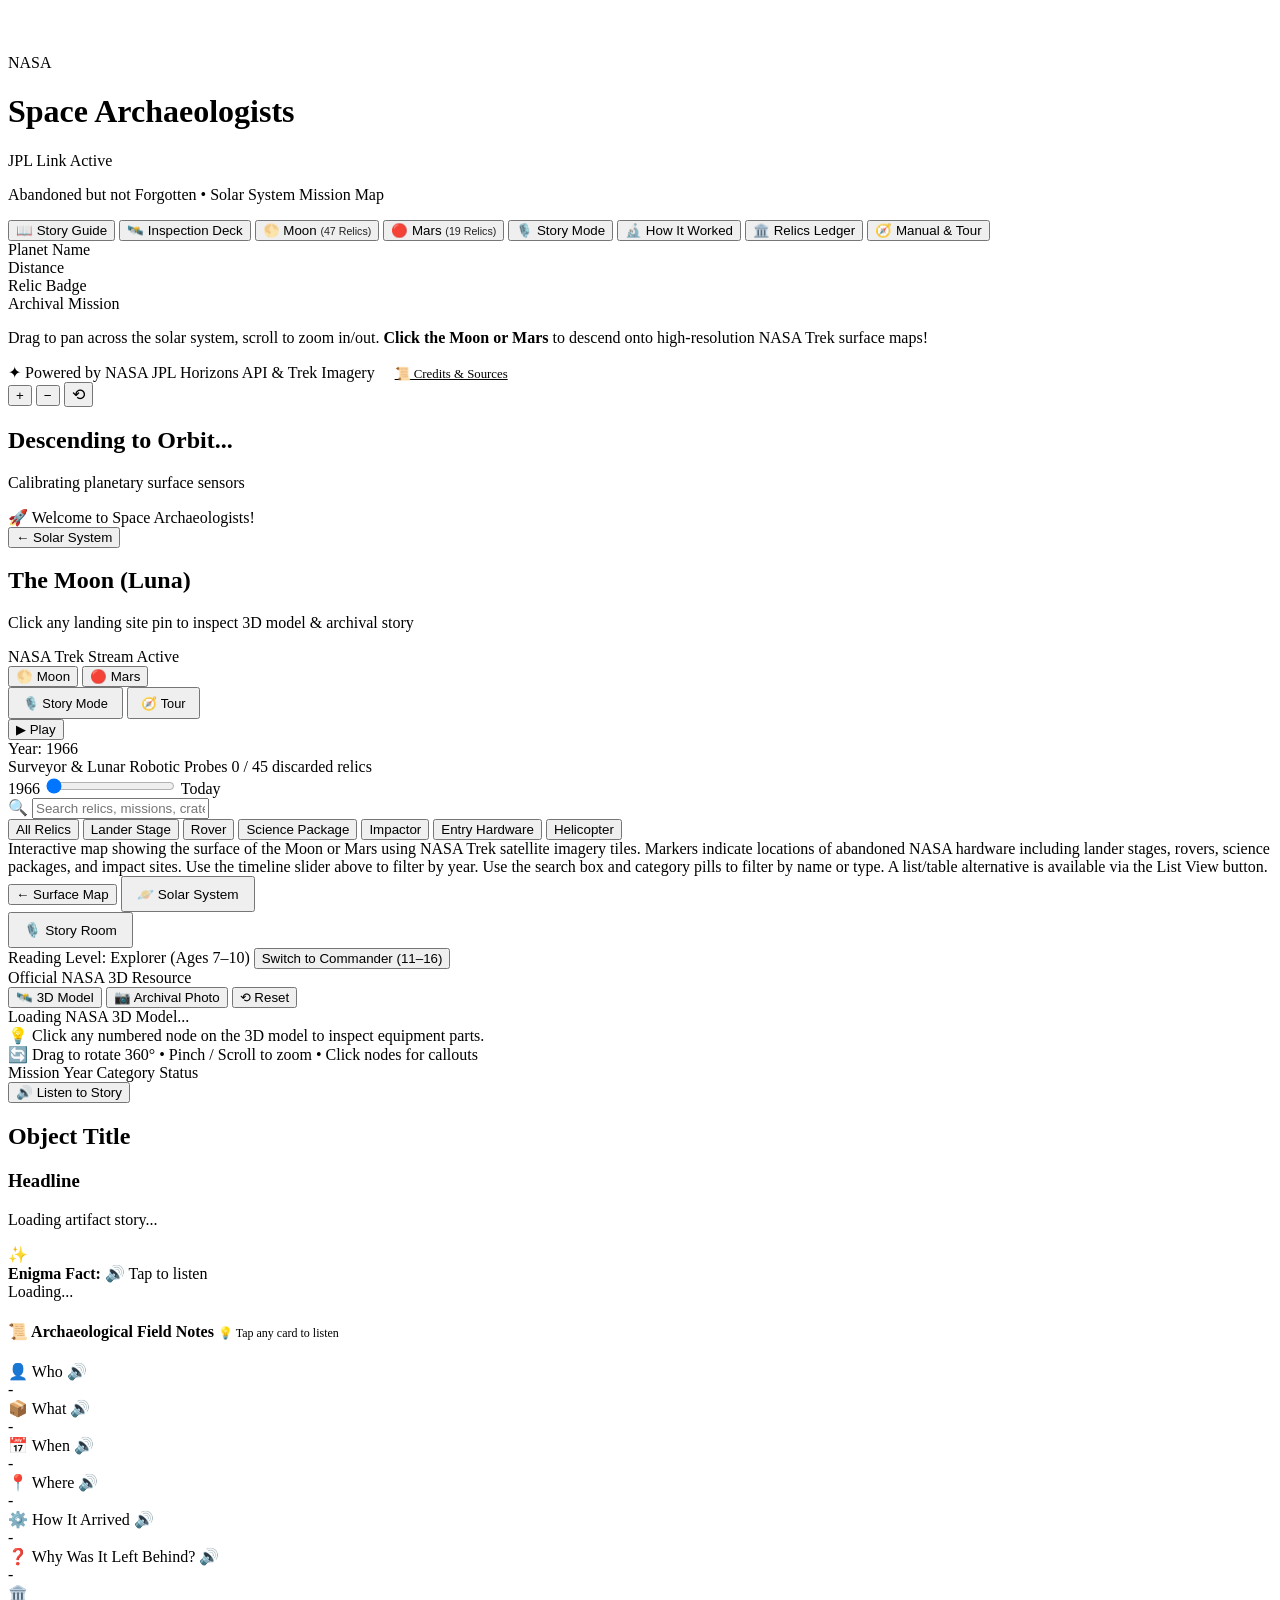
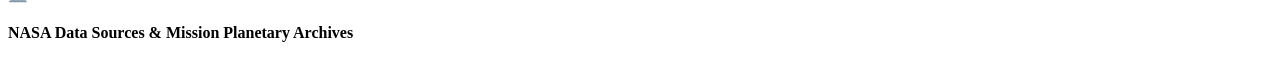
==== commit 3d232523: "feat: embed storytelling app locally for instant auto-play narration and exact slide 6/6 finish tran" ====
--- a/public/index.html
+++ b/public/index.html
@@ -23,7 +23,7 @@
   <link rel="stylesheet" href="https://unpkg.com/leaflet.markercluster@1.5.3/dist/MarkerCluster.Default.css">
 
   <!-- Main Styling -->
-  <link rel="stylesheet" href="/css/style.css?v=quanta2026_7">
+  <link rel="stylesheet" href="/css/style.css?v=quanta2026_8">
 </head>
 <body>
 
@@ -43,11 +43,11 @@
       </div>
     </header>
 
-    <!-- Embedded Netlify Storytelling Application with Autoplay & Audio Narration -->
+    <!-- Embedded High-Reliability Same-Origin Storytelling Application with Instant Autoplay & Narration -->
     <div class="guide-iframe-container">
       <iframe
         id="netlify-story-iframe"
-        src="https://storytelling-app-a344bb.netlify.app/?autoplay=1&play=1&narration=1&start=true&audio=1"
+        src="/story/index.html?autoplay=1&narration=1"
         title="QUANTA_CAT Space Archaeologists Storytelling Guide"
         allow="autoplay *; microphone *; camera *; encrypted-media *; fullscreen *"
         loading="eager"
@@ -673,7 +673,7 @@
   <script src="/js/interactive_lab.js"></script>
   <script src="/js/guided_tour.js"></script>
   <script src="/js/forgotten_explorers.js"></script>
-  <script src="/js/landing_page.js?v=quanta2026_7"></script>
+  <script src="/js/landing_page.js?v=quanta2026_8"></script>
 
 </body>
 </html>
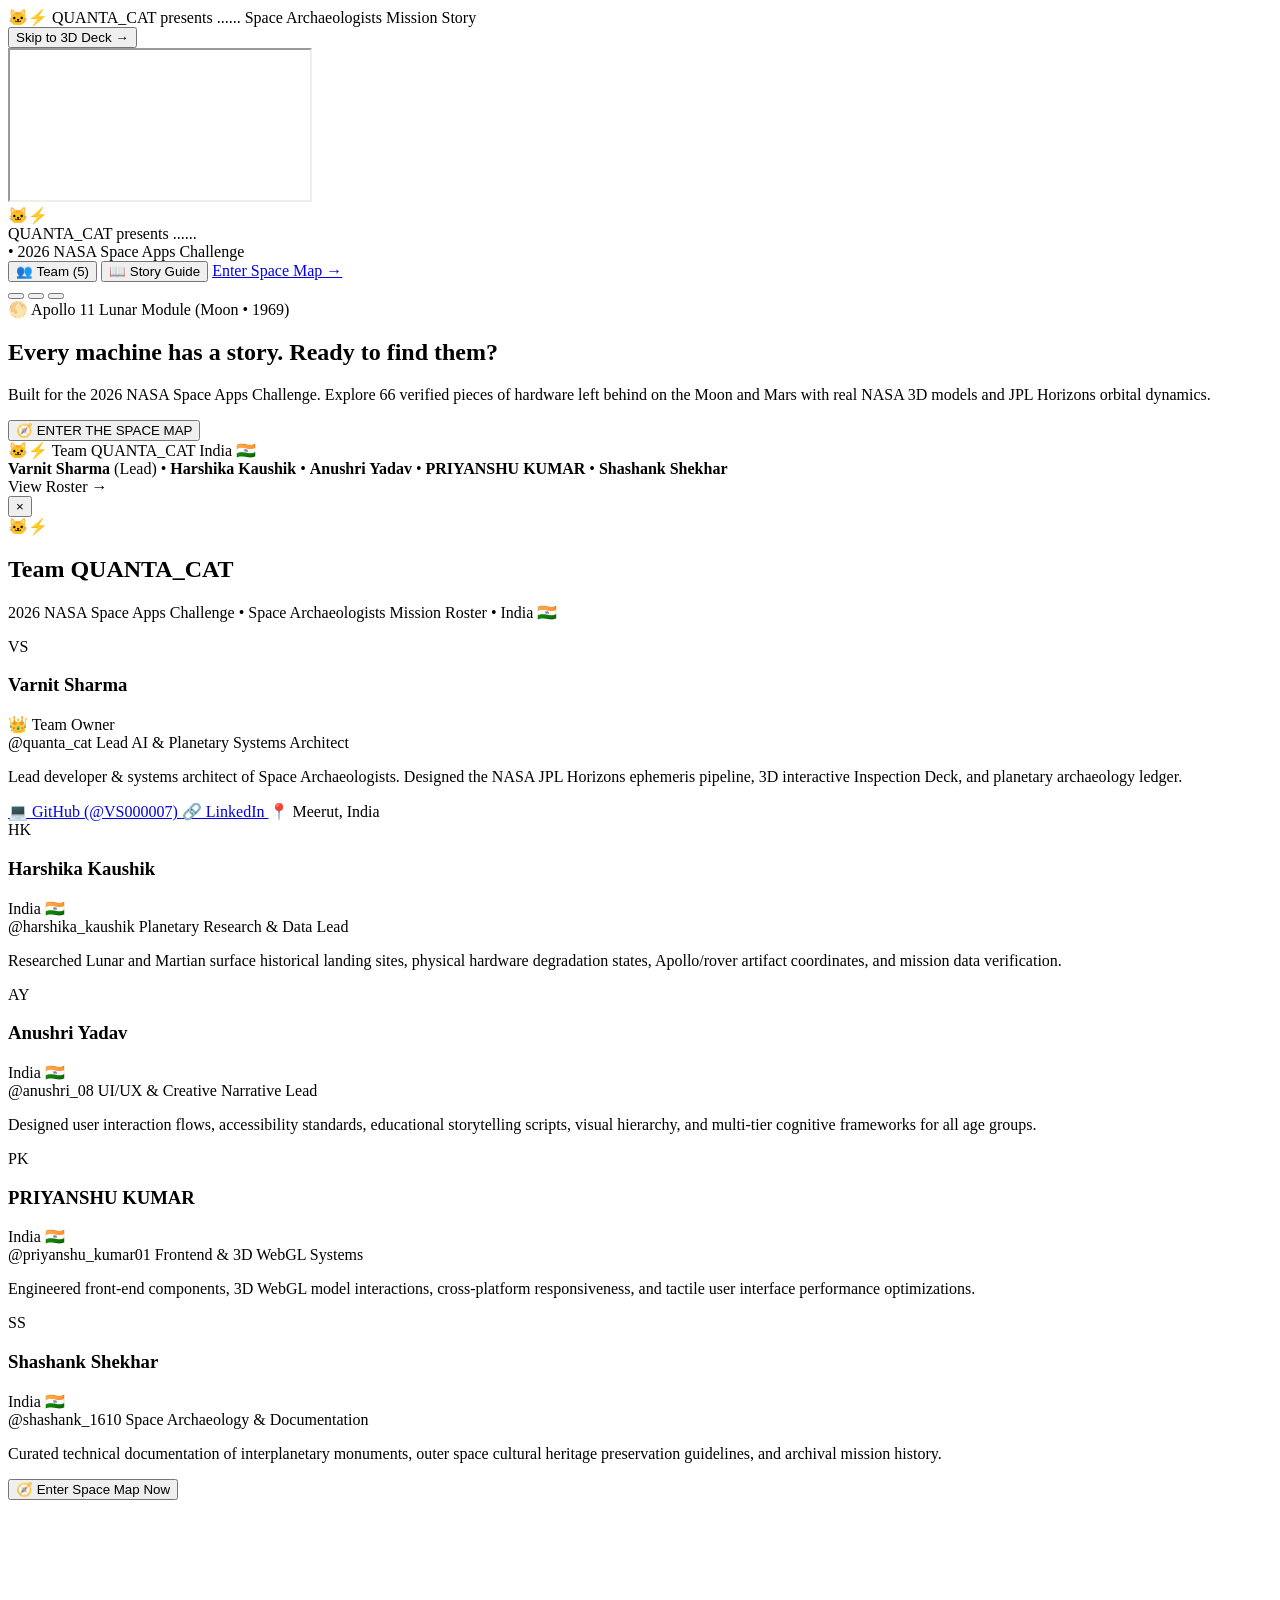
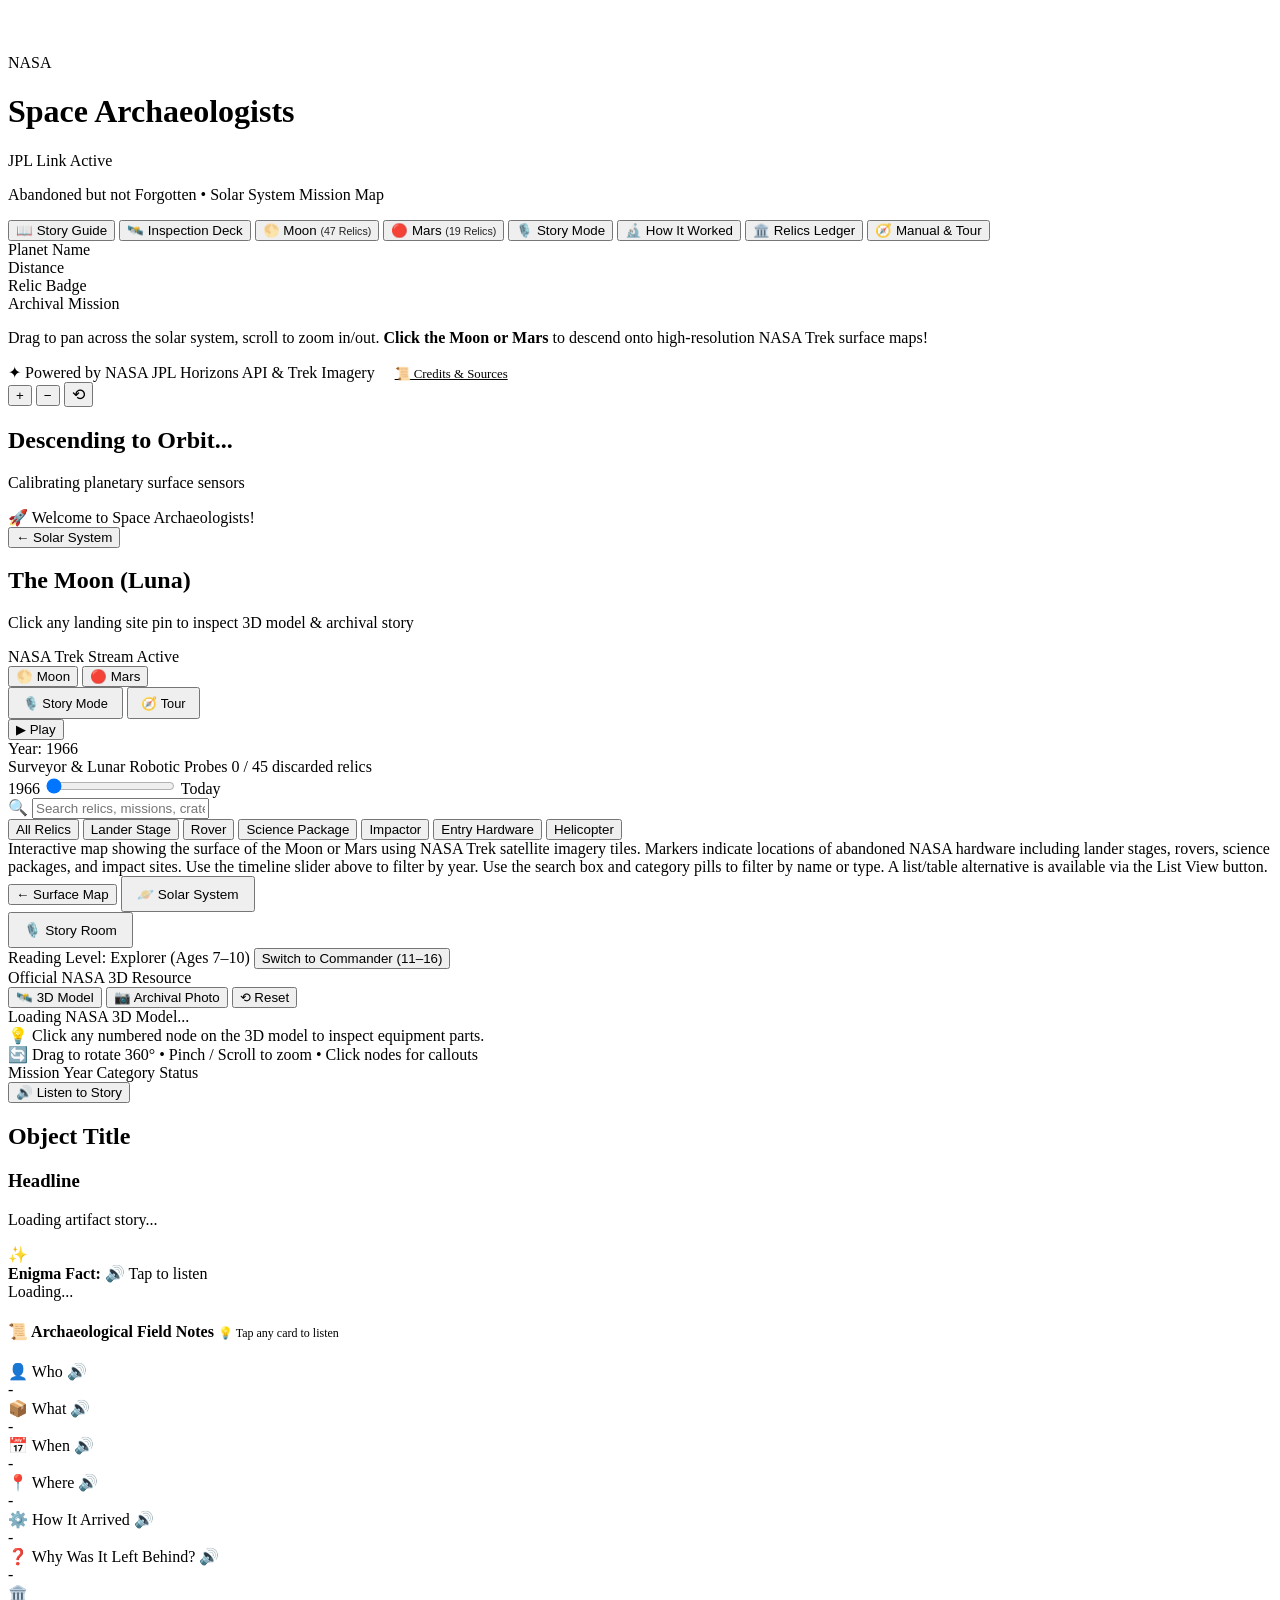
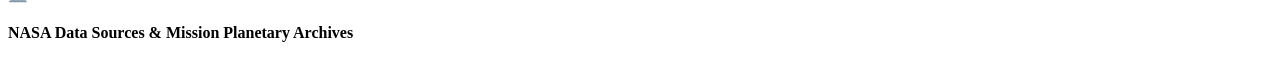
==== commit ccf0a868: "fix: restore working netlify storytelling app URL, resolving 404, with automatic slide completion tr" ====
--- a/public/index.html
+++ b/public/index.html
@@ -23,13 +23,13 @@
   <link rel="stylesheet" href="https://unpkg.com/leaflet.markercluster@1.5.3/dist/MarkerCluster.Default.css">
 
   <!-- Main Styling -->
-  <link rel="stylesheet" href="/css/style.css?v=quanta2026_8">
+  <link rel="stylesheet" href="/css/style.css?v=quanta2026_9">
 </head>
 <body>
 
   <!-- ================= STAGE 1: NETLIFY MISSION STORYTELLING GUIDE ================= -->
   <section id="netlify-guide-stage" class="netlify-guide-stage active" aria-label="QUANTA_CAT Mission Storytelling Guide">
-    <!-- Top Floating HUD Bar for Storytelling Guide (Clean header, no progress/timer bar) -->
+    <!-- Top Floating HUD Bar for Storytelling Guide -->
     <header class="guide-hud-bar">
       <div class="guide-brand-tag">
         <span class="guide-cat-badge">🐱⚡ QUANTA_CAT presents ......</span>
@@ -43,13 +43,13 @@
       </div>
     </header>
 
-    <!-- Embedded High-Reliability Same-Origin Storytelling Application with Instant Autoplay & Narration -->
+    <!-- Embedded Netlify Storytelling Application -->
     <div class="guide-iframe-container">
       <iframe
         id="netlify-story-iframe"
-        src="/story/index.html?autoplay=1&narration=1"
+        src="https://storytelling-app-a344bb.netlify.app/"
         title="QUANTA_CAT Space Archaeologists Storytelling Guide"
-        allow="autoplay *; microphone *; camera *; encrypted-media *; fullscreen *"
+        allow="autoplay; encrypted-media; fullscreen; microphone"
         loading="eager"
       ></iframe>
     </div>
@@ -673,7 +673,7 @@
   <script src="/js/interactive_lab.js"></script>
   <script src="/js/guided_tour.js"></script>
   <script src="/js/forgotten_explorers.js"></script>
-  <script src="/js/landing_page.js?v=quanta2026_8"></script>
+  <script src="/js/landing_page.js?v=quanta2026_9"></script>
 
 </body>
 </html>
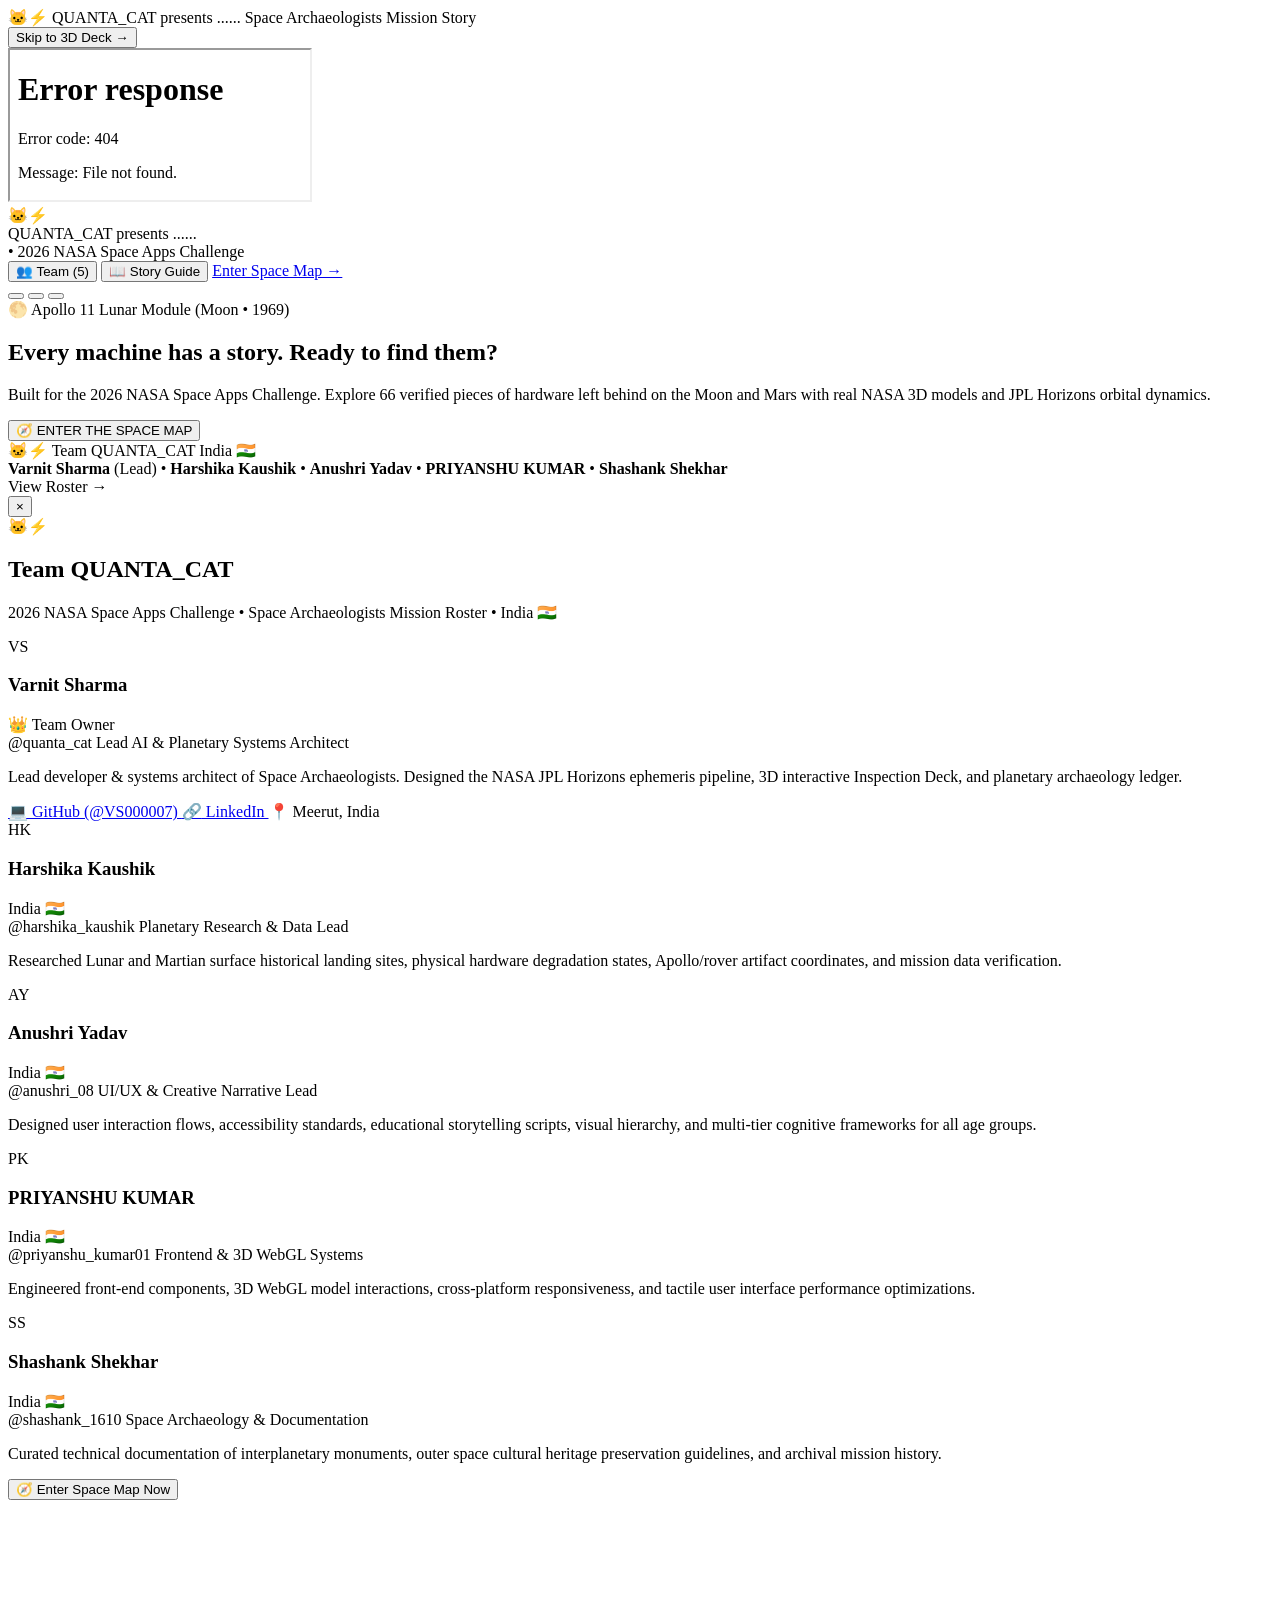
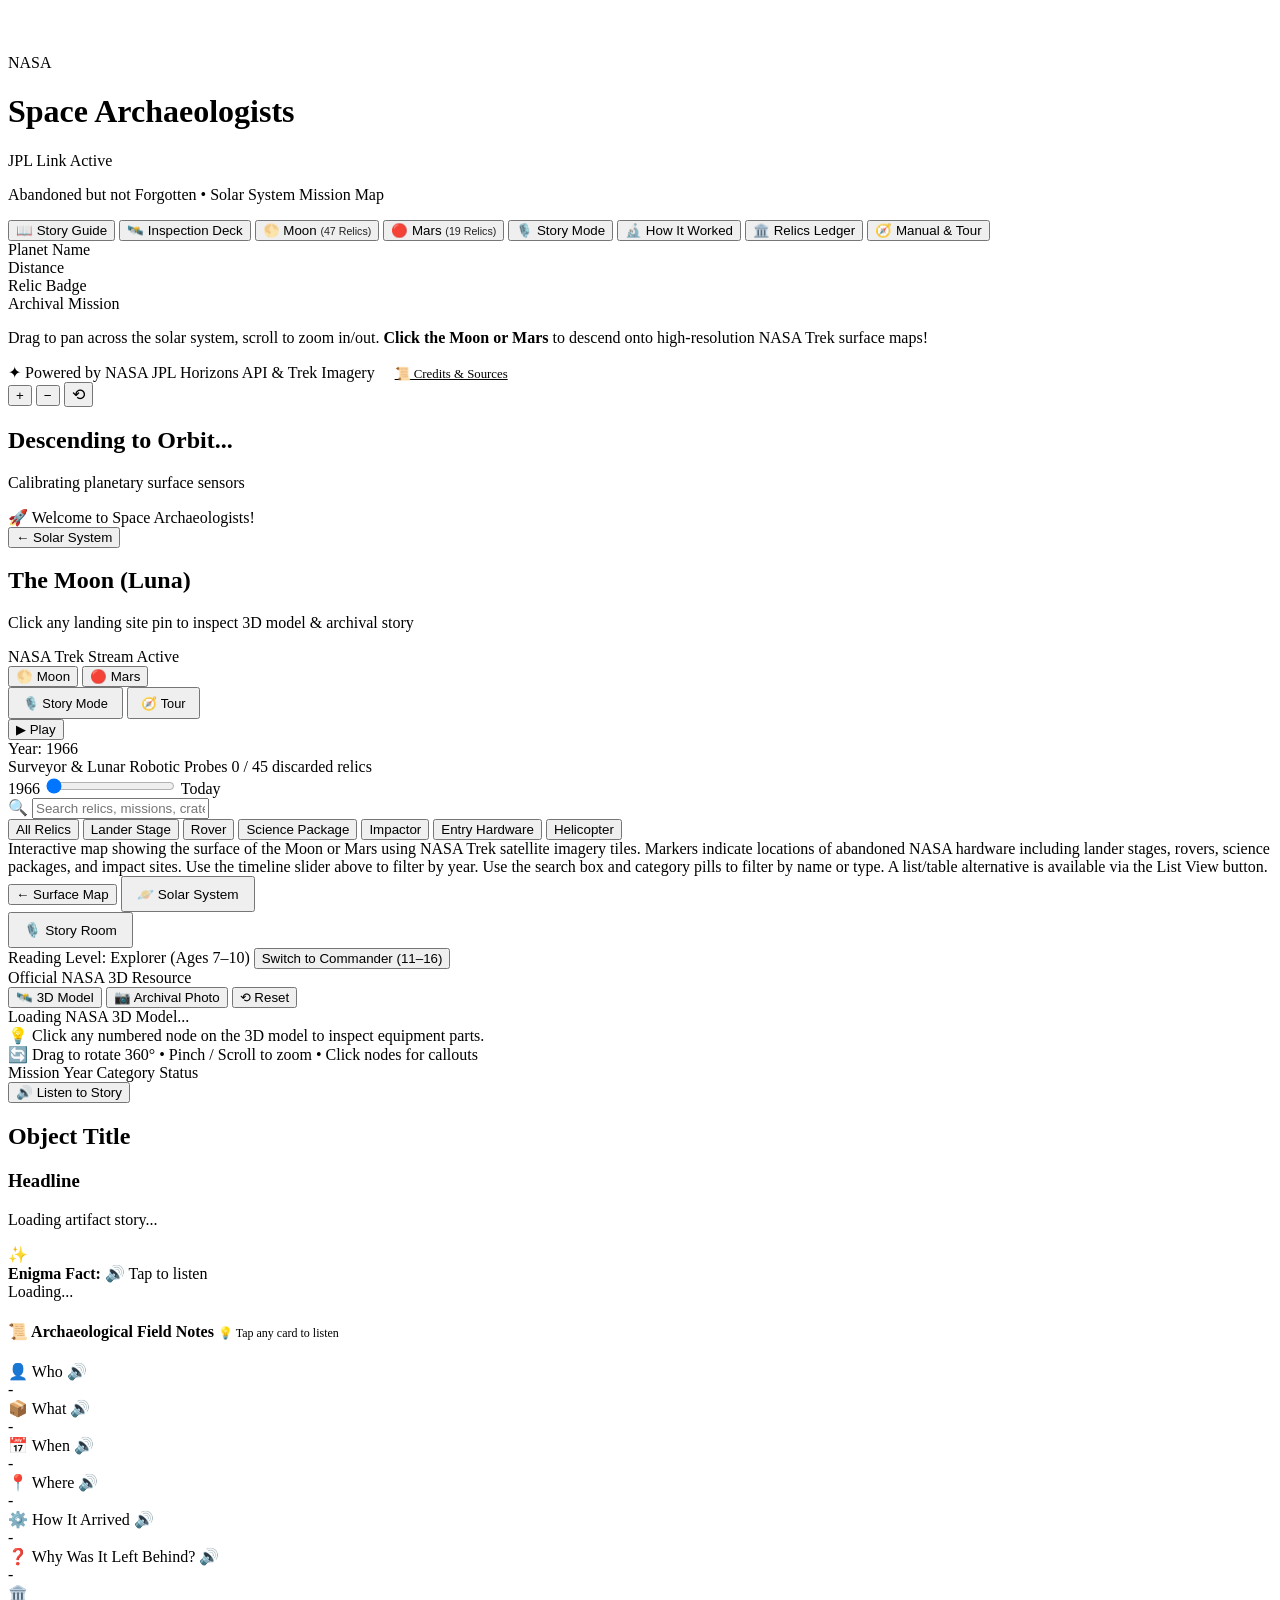
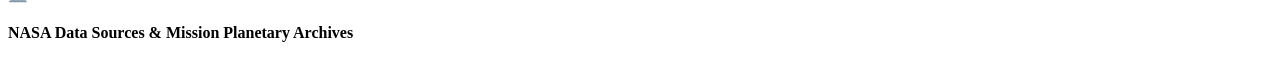
==== commit 4ca7efb9: "feat: enlarge and add glowing effect to story button, and trigger instant transition (< 1s) to 3D de" ====
--- a/public/index.html
+++ b/public/index.html
@@ -23,7 +23,7 @@
   <link rel="stylesheet" href="https://unpkg.com/leaflet.markercluster@1.5.3/dist/MarkerCluster.Default.css">
 
   <!-- Main Styling -->
-  <link rel="stylesheet" href="/css/style.css?v=quanta2026_9">
+  <link rel="stylesheet" href="/css/style.css?v=quanta2026_10">
 </head>
 <body>
 
@@ -43,13 +43,13 @@
       </div>
     </header>
 
-    <!-- Embedded Netlify Storytelling Application -->
+    <!-- Embedded High-Reliability Storytelling Application with Glowing Button & 1s Transition -->
     <div class="guide-iframe-container">
       <iframe
         id="netlify-story-iframe"
-        src="https://storytelling-app-a344bb.netlify.app/"
+        src="/story/index.html"
         title="QUANTA_CAT Space Archaeologists Storytelling Guide"
-        allow="autoplay; encrypted-media; fullscreen; microphone"
+        allow="autoplay *; microphone *; camera *; encrypted-media *; fullscreen *"
         loading="eager"
       ></iframe>
     </div>
@@ -673,7 +673,7 @@
   <script src="/js/interactive_lab.js"></script>
   <script src="/js/guided_tour.js"></script>
   <script src="/js/forgotten_explorers.js"></script>
-  <script src="/js/landing_page.js?v=quanta2026_9"></script>
+  <script src="/js/landing_page.js?v=quanta2026_10"></script>
 
 </body>
 </html>
